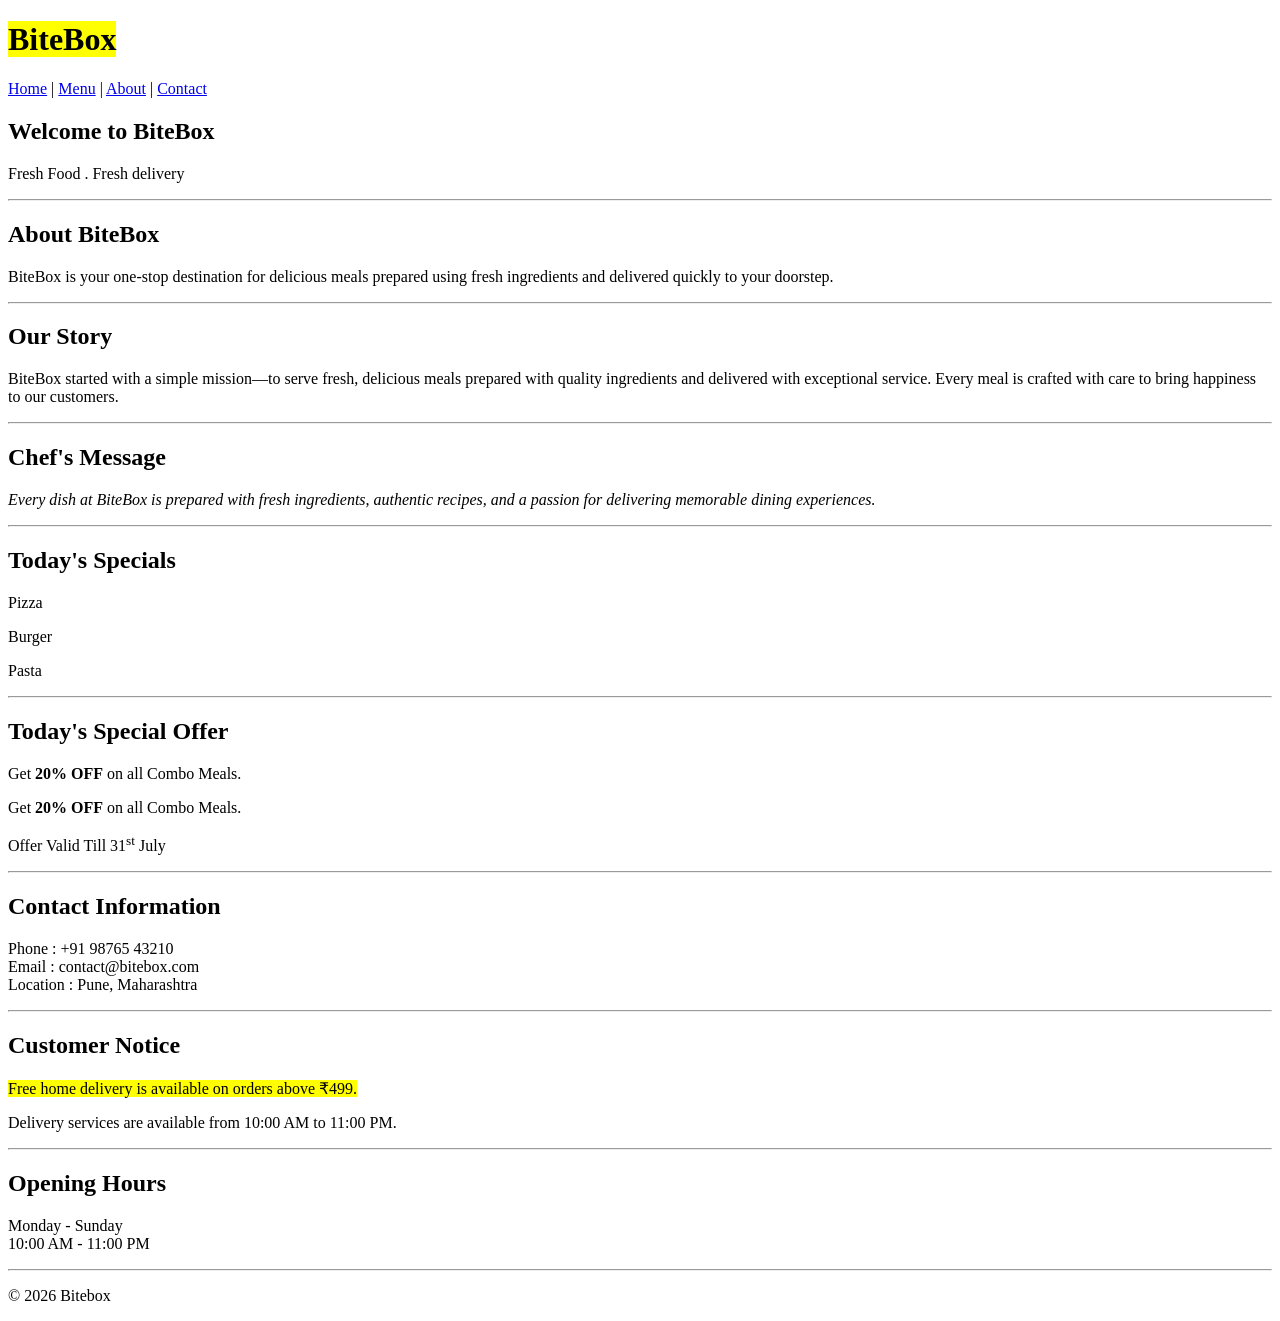
==== index.html @ 869b617a "Initial commit" ====
<!DOCTYPE html>
<html lang="en">
<head>
    <meta charset="UTF-8">
    <meta name="viewport" content="width=device-width, initial-scale=1.0">
    <title>BiteBox</title>
</head>
<body>
    <h1><mark>BiteBox</mark></h1>

    <p>
        <a href="index.html">Home</a>
|
         <a href="menu.html">Menu</a>
|
         <a href="about.html">About</a>
|
         <a href="contact.html">Contact</a>

 </p>

    <h2>Welcome to BiteBox</h2>

    <p>Fresh Food . Fresh delivery</p>

    <hr>

    <h2>About BiteBox</h2>

    <p>BiteBox is your one-stop destination for delicious meals prepared using fresh ingredients and delivered quickly to your doorstep.</p>

    <hr>

<h2> Our Story </h2>
 
<p>
 
  BiteBox started with a simple mission—to serve fresh, delicious meals 
  prepared with quality ingredients and delivered with exceptional 
  service. Every meal is crafted with care to bring happiness to our 
  customers.
  
</p>

<hr>

<h2> Chef's Message </h2>

<p>
<em>
Every dish at BiteBox is prepared with fresh ingredients, authentic recipes,
and a passion for delivering memorable dining experiences.
</em>

</p>

<hr>

    <h2>Today's Specials</h2>

    <p>Pizza</p>

    <p>Burger</p>

    <p>Pasta</p>

    <hr>
 
<h2> Today's Special Offer </h2>
 
<p>
 
Get <strong>20% OFF</strong> on all Combo Meals.
 
</p>
 
<p> Get <strong>20% OFF</strong> on all Combo Meals. </p>
 
<p>
 
Offer Valid Till
 
31<sup>st</sup> July
 
</p>

<hr>

<h2> Contact Information </h2>

<p>
 
Phone : +91 98765 43210
<br>
Email : contact@bitebox.com
<br>
Location : Pune, Maharashtra
 
</p>

<hr>
 
<h2> Customer Notice </h2>
 
<p> 
  
<mark> Free home delivery is available on orders above ₹499. </mark> 
  
</p>
 
<p>
Delivery services are available from 10:00 AM to 11:00 PM.
</p>

<hr>

 <h2>Opening Hours</h2>

    <p>
        Monday - Sunday
        <br>
        10:00 AM - 11:00 PM
    </p>

    <hr>

    <p>
       ©  2026 Bitebox
    </p>

</body>
</html>
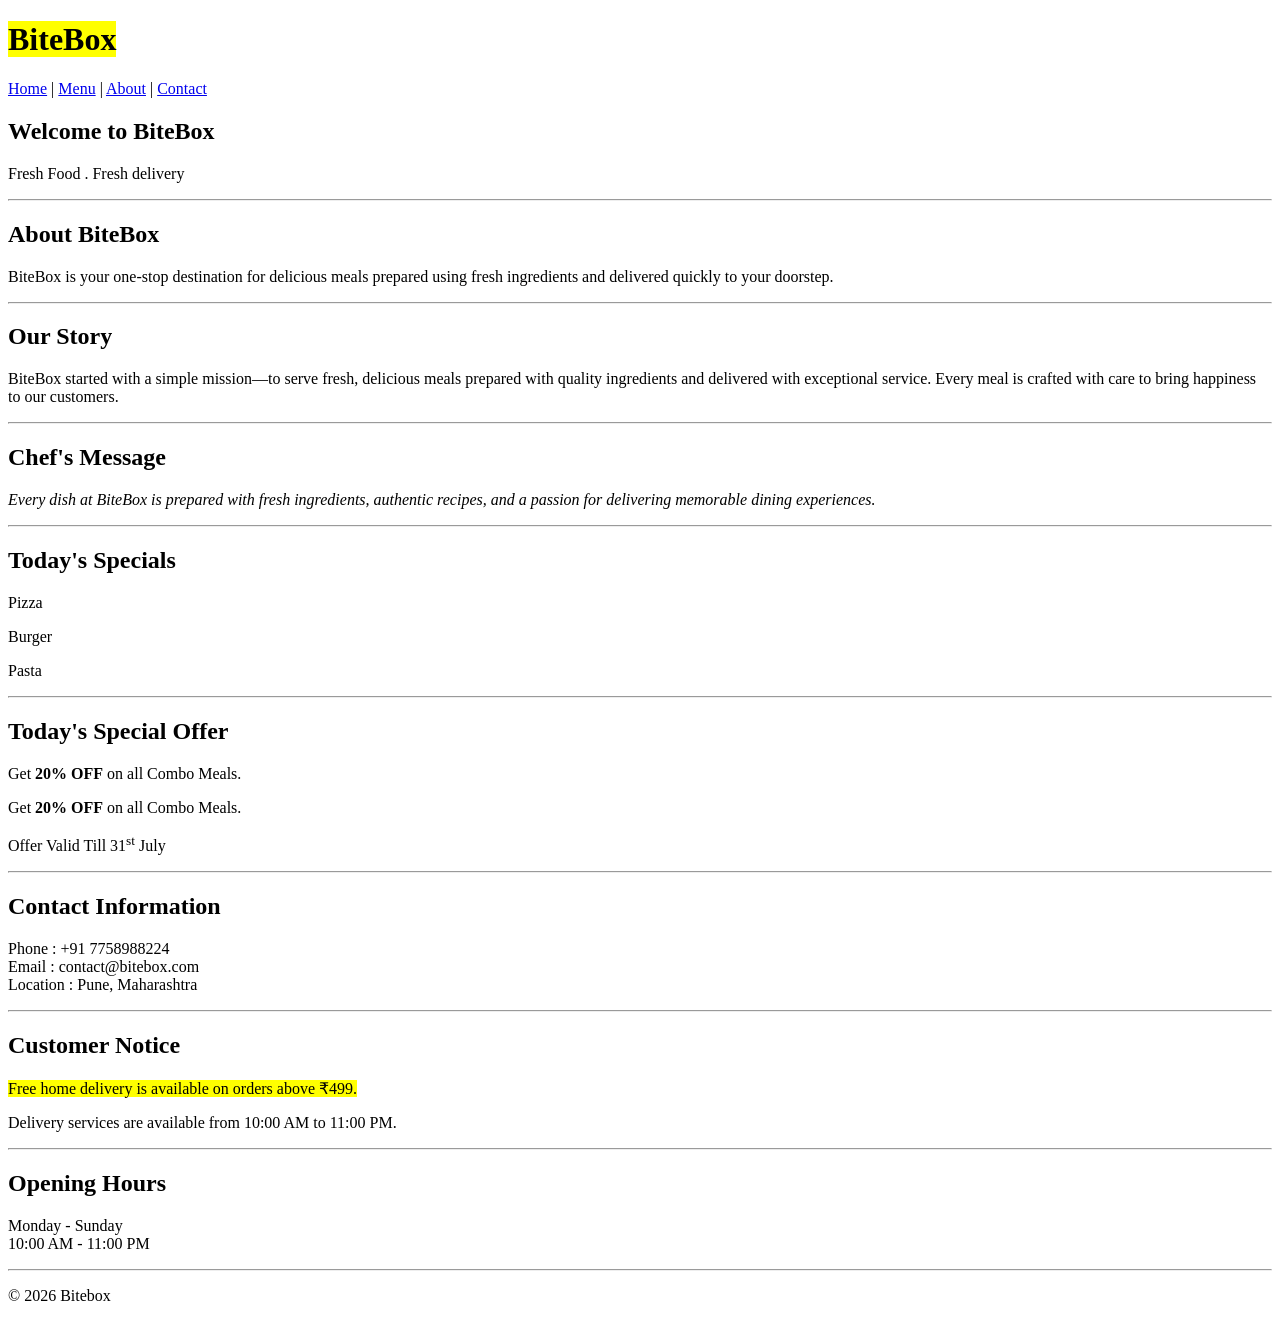
==== commit b2e56688: "list is add" ====
--- a/index.html
+++ b/index.html
@@ -90,7 +90,7 @@
 
 <p>
  
-Phone : +91 98765 43210
+Phone : +91 7758988224
 <br>
 Email : contact@bitebox.com
 <br>
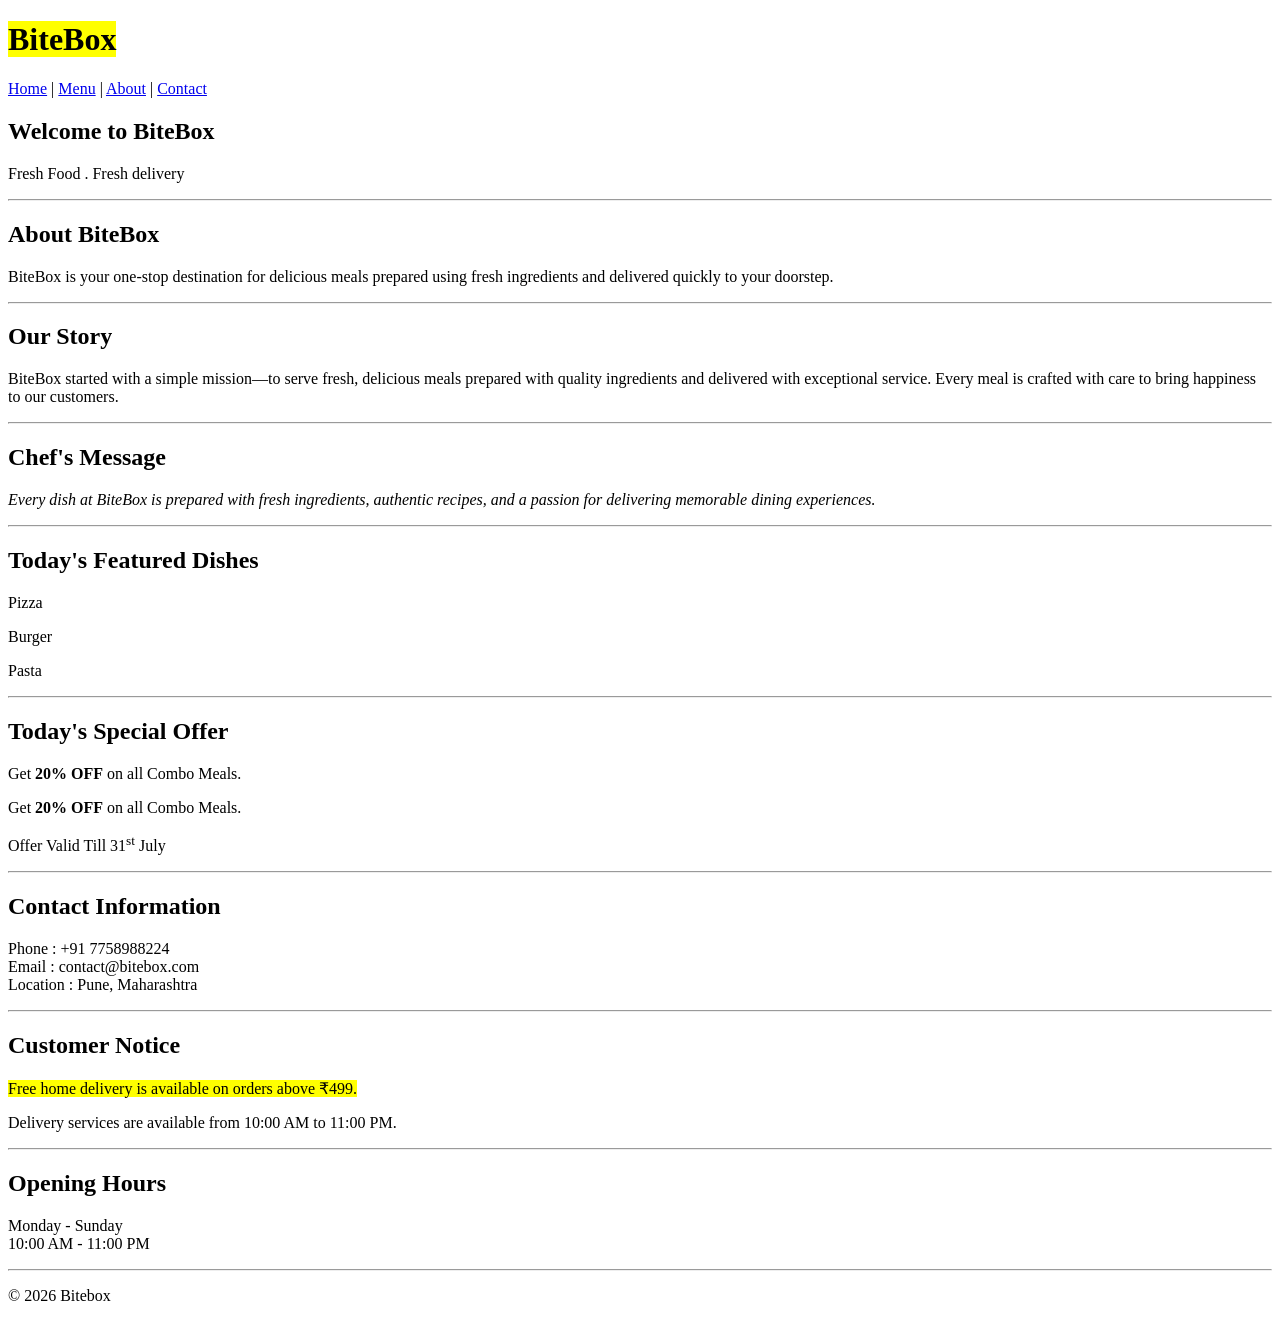
==== commit 20f76b4c: "semantic laout" ====
--- a/index.html
+++ b/index.html
@@ -6,31 +6,41 @@
     <title>BiteBox</title>
 </head>
 <body>
-    <h1><mark>BiteBox</mark></h1>
+    <header>
+        <!--Restaurant name-->
+        <h1><mark>BiteBox</mark></h1>
 
-    <p>
-        <a href="index.html">Home</a>
+        <nav>
+            <a href="index.html">Home</a>
 |
          <a href="menu.html">Menu</a>
 |
          <a href="about.html">About</a>
 |
          <a href="contact.html">Contact</a>
+        </nav>
 
- </p>
+    </header>
 
+ <main>
+    <section>
+
+      <!--Welcome Section-->
     <h2>Welcome to BiteBox</h2>
 
     <p>Fresh Food . Fresh delivery</p>
+    </section>
 
+    <!--About Section-->
+    <section>
+        <hr>
+        <h2>About BiteBox</h2>
+        <p>BiteBox is your one-stop destination for delicious meals prepared using fresh ingredients and delivered quickly to your doorstep.</p>
+    </section>
+
+<!--Restorant story-->
+<section>
     <hr>
-
-    <h2>About BiteBox</h2>
-
-    <p>BiteBox is your one-stop destination for delicious meals prepared using fresh ingredients and delivered quickly to your doorstep.</p>
-
-    <hr>
-
 <h2> Our Story </h2>
  
 <p>
@@ -41,10 +51,12 @@
   customers.
   
 </p>
+</section>
 
-<hr>
-
-<h2> Chef's Message </h2>
+<!-- Chef's Message -->
+<section>
+    <hr>
+    <h2> Chef's Message </h2>
 
 <p>
 <em>
@@ -53,22 +65,29 @@
 </em>
 
 </p>
+</section>
 
+<!--Today's  Featured Dishes Offer-->
+<section>
+
+    <artical>
 <hr>
 
-    <h2>Today's Specials</h2>
+    <h2>Today's  Featured Dishes</h2>
 
     <p>Pizza</p>
 
     <p>Burger</p>
 
     <p>Pasta</p>
+    </artical>
 
     <hr>
  
 <h2> Today's Special Offer </h2>
  
 <p>
+</section>
  
 Get <strong>20% OFF</strong> on all Combo Meals.
  
@@ -81,9 +100,11 @@
 Offer Valid Till
  
 31<sup>st</sup> July
- 
+
 </p>
 
+<!--Contact Information-->
+<section>
 <hr>
 
 <h2> Contact Information </h2>
@@ -97,12 +118,13 @@
 Location : Pune, Maharashtra
  
 </p>
+</section>
 
-<hr>
- 
-<h2> Customer Notice </h2>
- 
-<p> 
+<!-- Customer Notice -->
+<aside>
+    <hr>
+    <h2> Customer Notice </h2>
+    <p> 
   
 <mark> Free home delivery is available on orders above ₹499. </mark> 
   
@@ -111,7 +133,10 @@
 <p>
 Delivery services are available from 10:00 AM to 11:00 PM.
 </p>
+</aside>
 
+<!-- Opening Hours Section-->
+<section>
 <hr>
 
  <h2>Opening Hours</h2>
@@ -121,12 +146,16 @@
         <br>
         10:00 AM - 11:00 PM
     </p>
+ </main>
+ </section>
 
+ <footer>
     <hr>
 
     <p>
        ©  2026 Bitebox
     </p>
+ </footer>
 
 </body>
 </html>
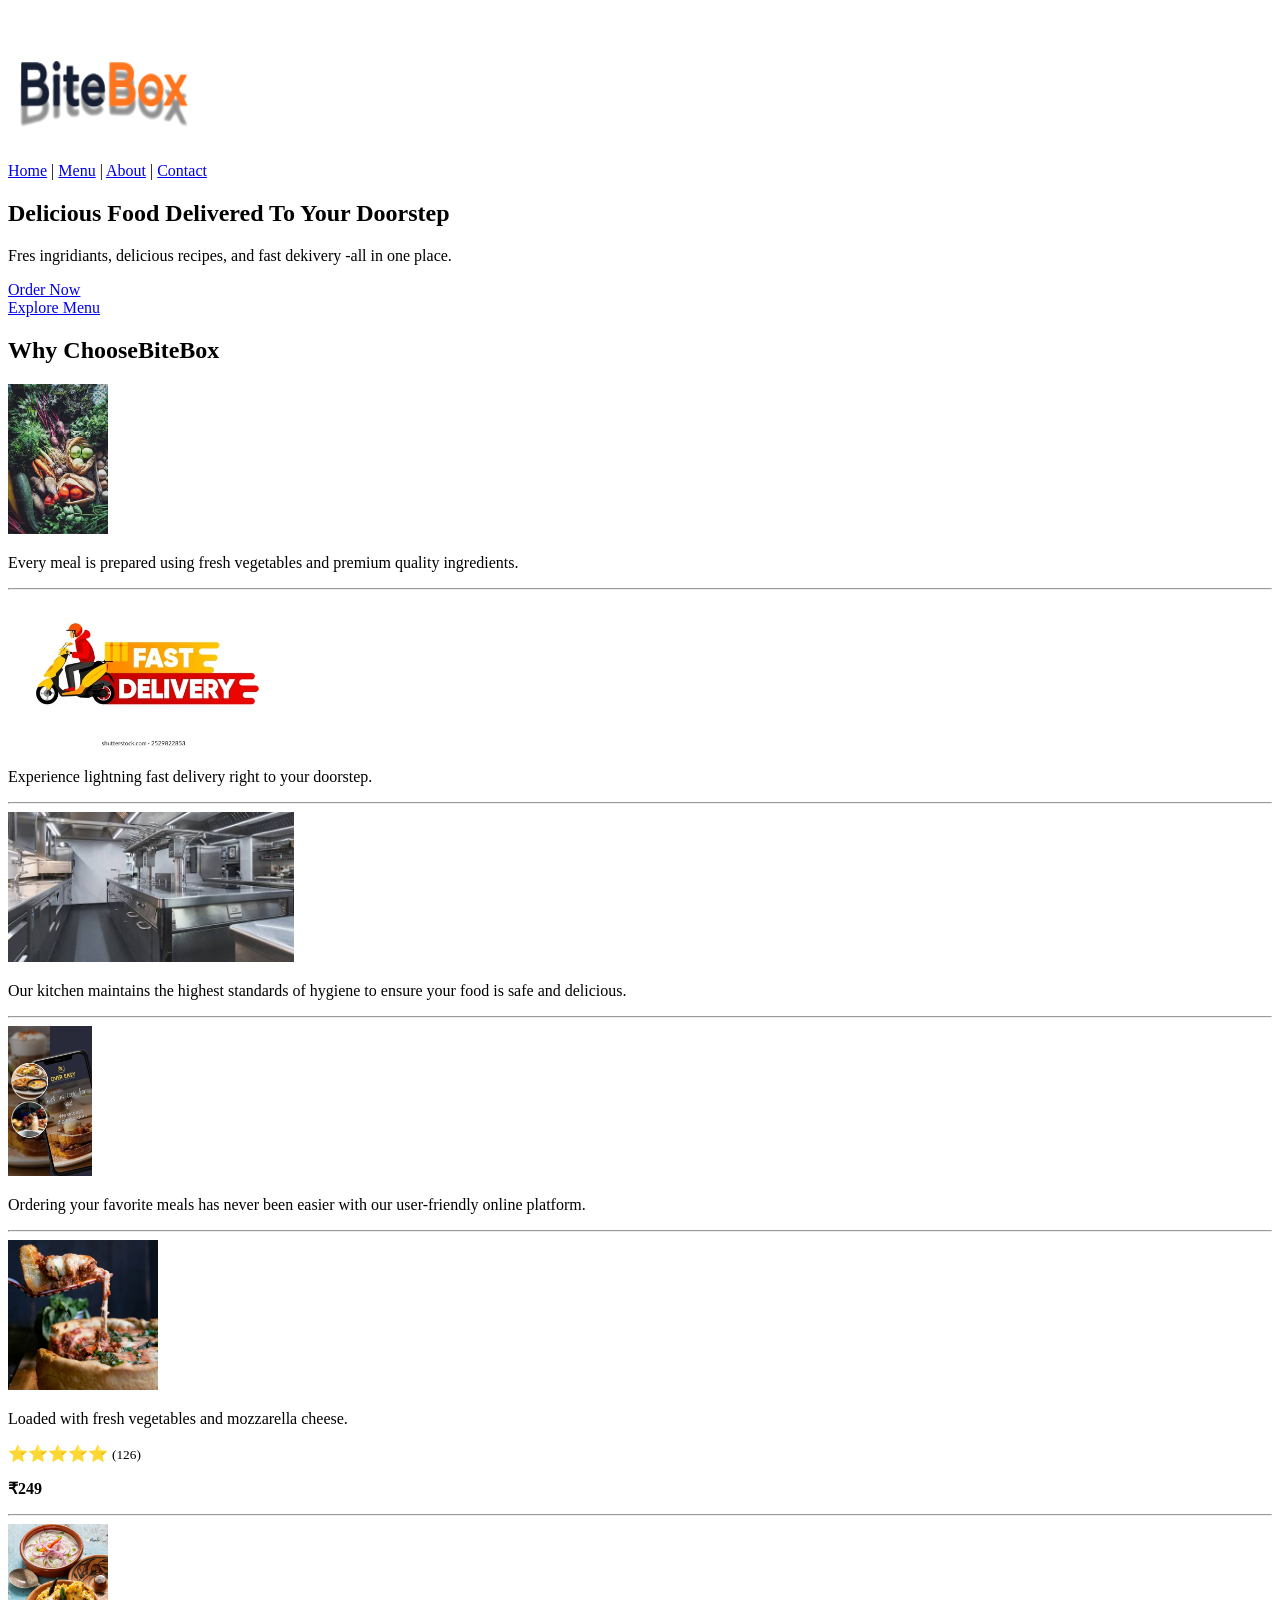
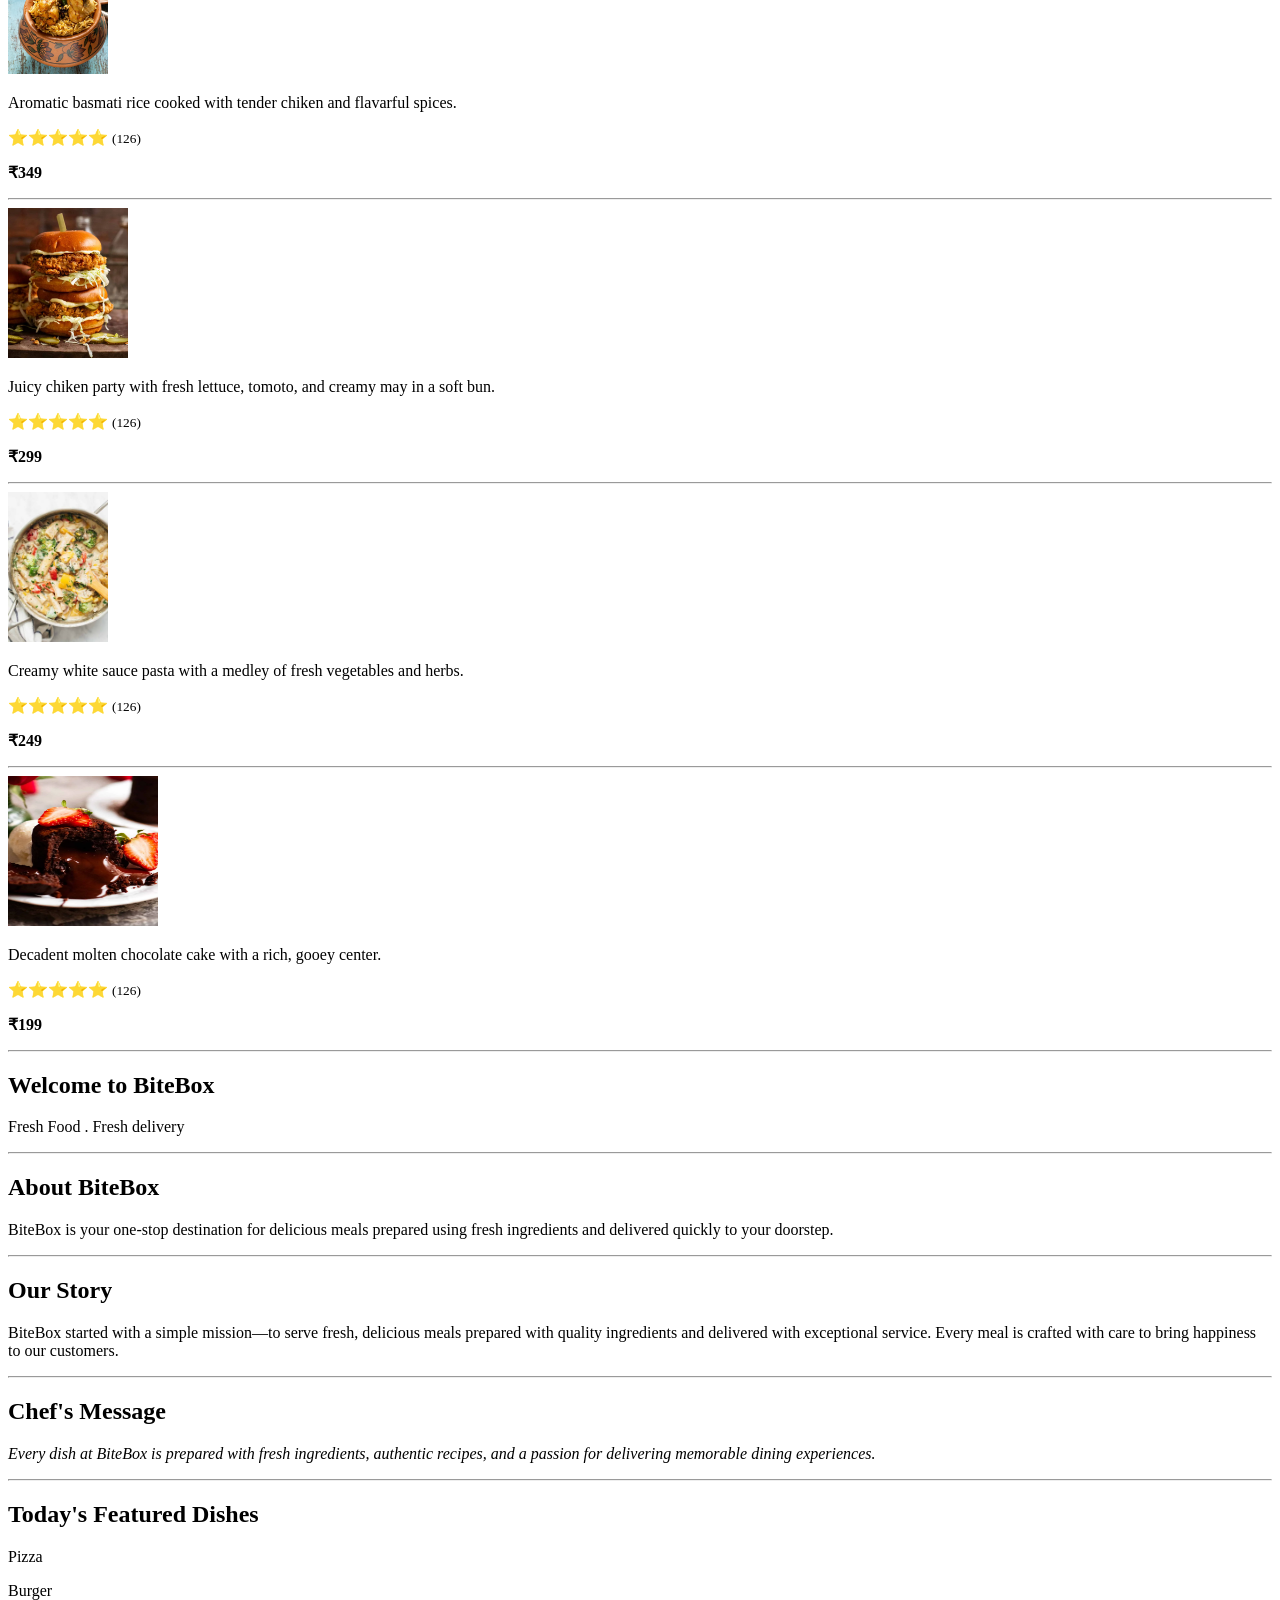
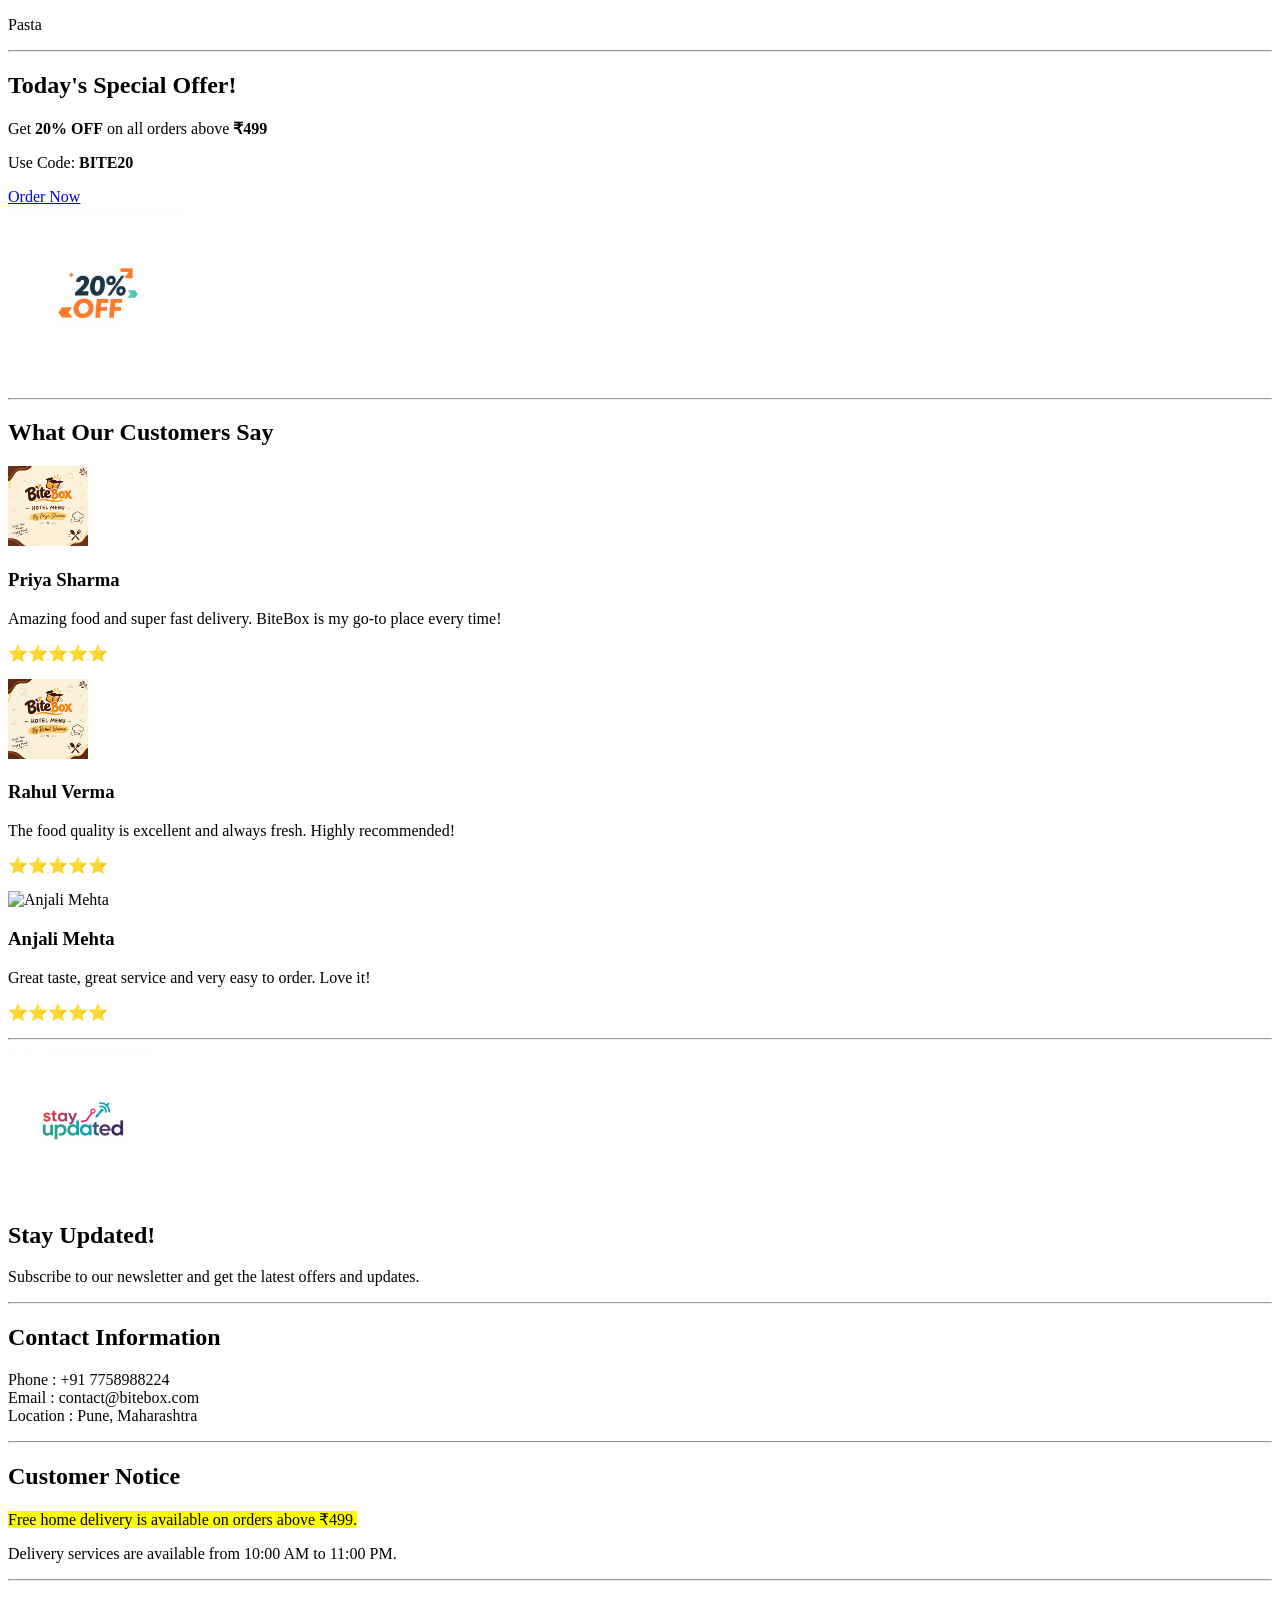
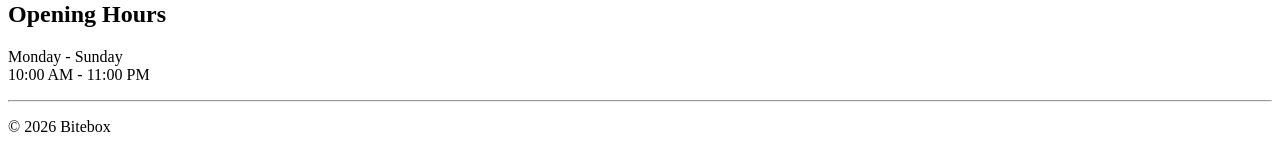
==== commit 59c18efa: "code" ====
--- a/index.html
+++ b/index.html
@@ -7,9 +7,9 @@
 </head>
 <body>
     <header>
-        <!--Restaurant name-->
-        <h1><mark>BiteBox</mark></h1>
-
+        <img src="assests/images/Screenshot 2026-09-10 180006.png" alt="BiteBox Logo" width="200" height="150">
+
+        <!--Navigation menu-->
         <nav>
             <a href="index.html">Home</a>
 |
@@ -22,6 +22,108 @@
 
     </header>
 
+    <section>
+        <h1>Delicious Food Delivered To Your Doorstep</h1>
+
+        <p>
+            Fres ingridiants, delicious recipes, and fast dekivery -all in one place.
+        </p>
+
+        <a href="menu.html">Order Now</a>
+         <br>
+        <a href="menu.html">Explore Menu</a>
+        
+    </section>
+
+    <section id="Features">
+        <h2>Why ChooseBiteBox</h2>
+
+        <article>
+            <img src="assests/images/Fresh ingredients.jpg" alt="Fresh Ingredients"
+            widht="150" height="150">
+            <p>Every meal is prepared using fresh vegetables and premium 
+                    quality ingredients.</p>
+        </article>
+        <hr>
+
+        <article>
+           <img src="assests/images/fast delivery.webp" alt="Fast Delivery"
+           widht="150" height="150">
+           <p>Experience lightning fast delivery right to your doorstep.</p>
+        </article>
+        <hr>
+
+        <article>
+            <img src="assests/images/Hygienic Kitchen.jpg" alt="Hygienic kitchen"
+            widht="80" height="150">
+            <p>Our kitchen maintains the highest standards of hygiene to ensure your food is safe and delicious.</p>
+        </article>
+        <hr>
+
+        <article>
+           <img src="assests/images/Easy Online Ordering.webp" alt="Easy Online Ordering"
+           widht="150" height="150">
+            <p>Ordering your favorite meals has never been easier with our user-friendly online platform.</p>
+        </article>
+        <hr>
+
+    </section>
+    
+    <!--Todays Featured Dishes -->
+    <section id="popular-dishes">
+
+        <article>
+            <img src="assests/images/chesse pizza.webp" alt="Chesse Pizza" widht="150" height="150">
+             <p>
+                    Loaded with fresh vegetables and mozzarella cheese.
+                </p>
+                <p> <span>⭐⭐⭐⭐⭐ </span> <small>(126)</small></p>
+                <p> <strong> ₹249 </strong></p>
+        </article>
+        <hr>
+
+        <article>
+            <img src="assests/images/chiken biryani.jpg" alt="Chiken Biryani" widht="150" height="150">
+            <p>
+                Aromatic basmati rice cooked with tender chiken and flavarful spices.
+            </p>
+            <p> <span>⭐⭐⭐⭐⭐ </span> <small>(126)</small></p>
+            <p> <strong> ₹349</strong> </p>
+        </article>
+        <hr>
+
+        <article>
+            <img src="assests/images/chiken burger.webp" alt="Chiken Burger" widht="150" height="150">
+            <p>
+                Juicy chiken party with fresh lettuce, tomoto, and creamy may in a soft bun.
+            </p>
+            <p> <span>⭐⭐⭐⭐⭐ </span> <small>(126)</small></p>
+            <p> <strong> ₹299</strong> </p>
+        </article>
+        <hr>
+
+       <article>
+            <img src="assests/images/white souce pasta.jpg" alt="White souuce pasta" widht="150" height="150">
+            <p>
+                Creamy white sauce pasta with a medley of fresh vegetables and herbs.
+            </p>
+            <p> <span>⭐⭐⭐⭐⭐ </span> <small>(126)</small></p>
+            <p> <strong> ₹249</strong> </p>
+        </article>
+        <hr>
+
+        <article>
+            <img src="assests/images/Molten chocolate cake.webp" alt="Molten chocolate cake" width="150" height="150">
+            <p>
+                Decadent molten chocolate cake with a rich, gooey center.
+            </p>
+            <p> <span>⭐⭐⭐⭐⭐ </span> <small>(126)</small></p>
+            <p> <strong> ₹199</strong> </p>
+        </article>
+        <hr>
+
+    </section>
+
  <main>
     <section>
 
@@ -70,7 +172,7 @@
 <!--Today's  Featured Dishes Offer-->
 <section>
 
-    <artical>
+    <article>
 <hr>
 
     <h2>Today's  Featured Dishes</h2>
@@ -80,28 +182,81 @@
     <p>Burger</p>
 
     <p>Pasta</p>
-    </artical>
-
-    <hr>
- 
-<h2> Today's Special Offer </h2>
- 
-<p>
+    </article>
+
+    <hr>
+ 
+     <!--Todays Special Offers -->
+        <section id="offer">
+
+            <div class="offer-content">
+                <h2>Today's Special Offer!</h2>
+                <p> Get <strong>20% OFF</strong> on all orders above 
+                <strong>₹499</strong>
+                </p>
+                <p> Use Code: <strong>BITE20</strong> </p>
+                <a href="menu.html"> Order Now </a>
+            </div>
+
+            <div class="offer-image">
+
+                <img src="assests/images/i-have-20-off-logo-with-white-backdroop.png" alt="20% OFF" width="180" 
+                height="180">
+            </div>
+        </section>
+        <hr>
+
+         <!--Customer Reviews-->
+       <section id="reviews">
+           <h2>What Our Customers Say</h2>
+
+          <article>
+             <img src="assests/images/priya sharma.png" alt="Priya Sharma" 
+                width="80" height="80">
+                <h3>Priya Sharma</h3>
+                <p> Amazing food and super fast delivery.
+                    BiteBox is my go-to place every time!
+                </p>
+                <p> <span>⭐⭐⭐⭐⭐</span> </p>
+            </article>
+
+          <article>
+             <img src="assests/images/Rahul varma.png" alt="Rahul Verma"
+             width="80"  height="80">
+              <h3>Rahul Verma</h3>
+            <p>
+                      The food quality is excellent and
+                    always fresh. Highly recommended!
+                </p>
+                <p> <span>⭐⭐⭐⭐⭐</span> </p>
+            </article>
+
+            <article>
+                <img src="assests/images/anjali mehta.png" alt="Anjali Mehta" 
+                width="80" height="80">
+                <h3>Anjali Mehta</h3>
+                <p>
+                    Great taste, great service and
+                    very easy to order. Love it!
+                </p>
+                <p> <span>⭐⭐⭐⭐⭐</span> </p>
+            </article>
+        </section>
+        <hr>
+
+        <section id="newsletter">
+    <div class="newsletter-content">
+        <img src="assests/images/create-a-stay-updated-logo.png" alt="Newsletter Icon"
+        width="150" height="150">
+
+        <div>
+            <h2>Stay Updated!</h2>
+            <p> Subscribe to our newsletter and get the latest
+                offers and updates.
+            </p>
+        </div>
 </section>
- 
-Get <strong>20% OFF</strong> on all Combo Meals.
- 
-</p>
- 
-<p> Get <strong>20% OFF</strong> on all Combo Meals. </p>
- 
-<p>
- 
-Offer Valid Till
- 
-31<sup>st</sup> July
-
-</p>
+
 
 <!--Contact Information-->
 <section>
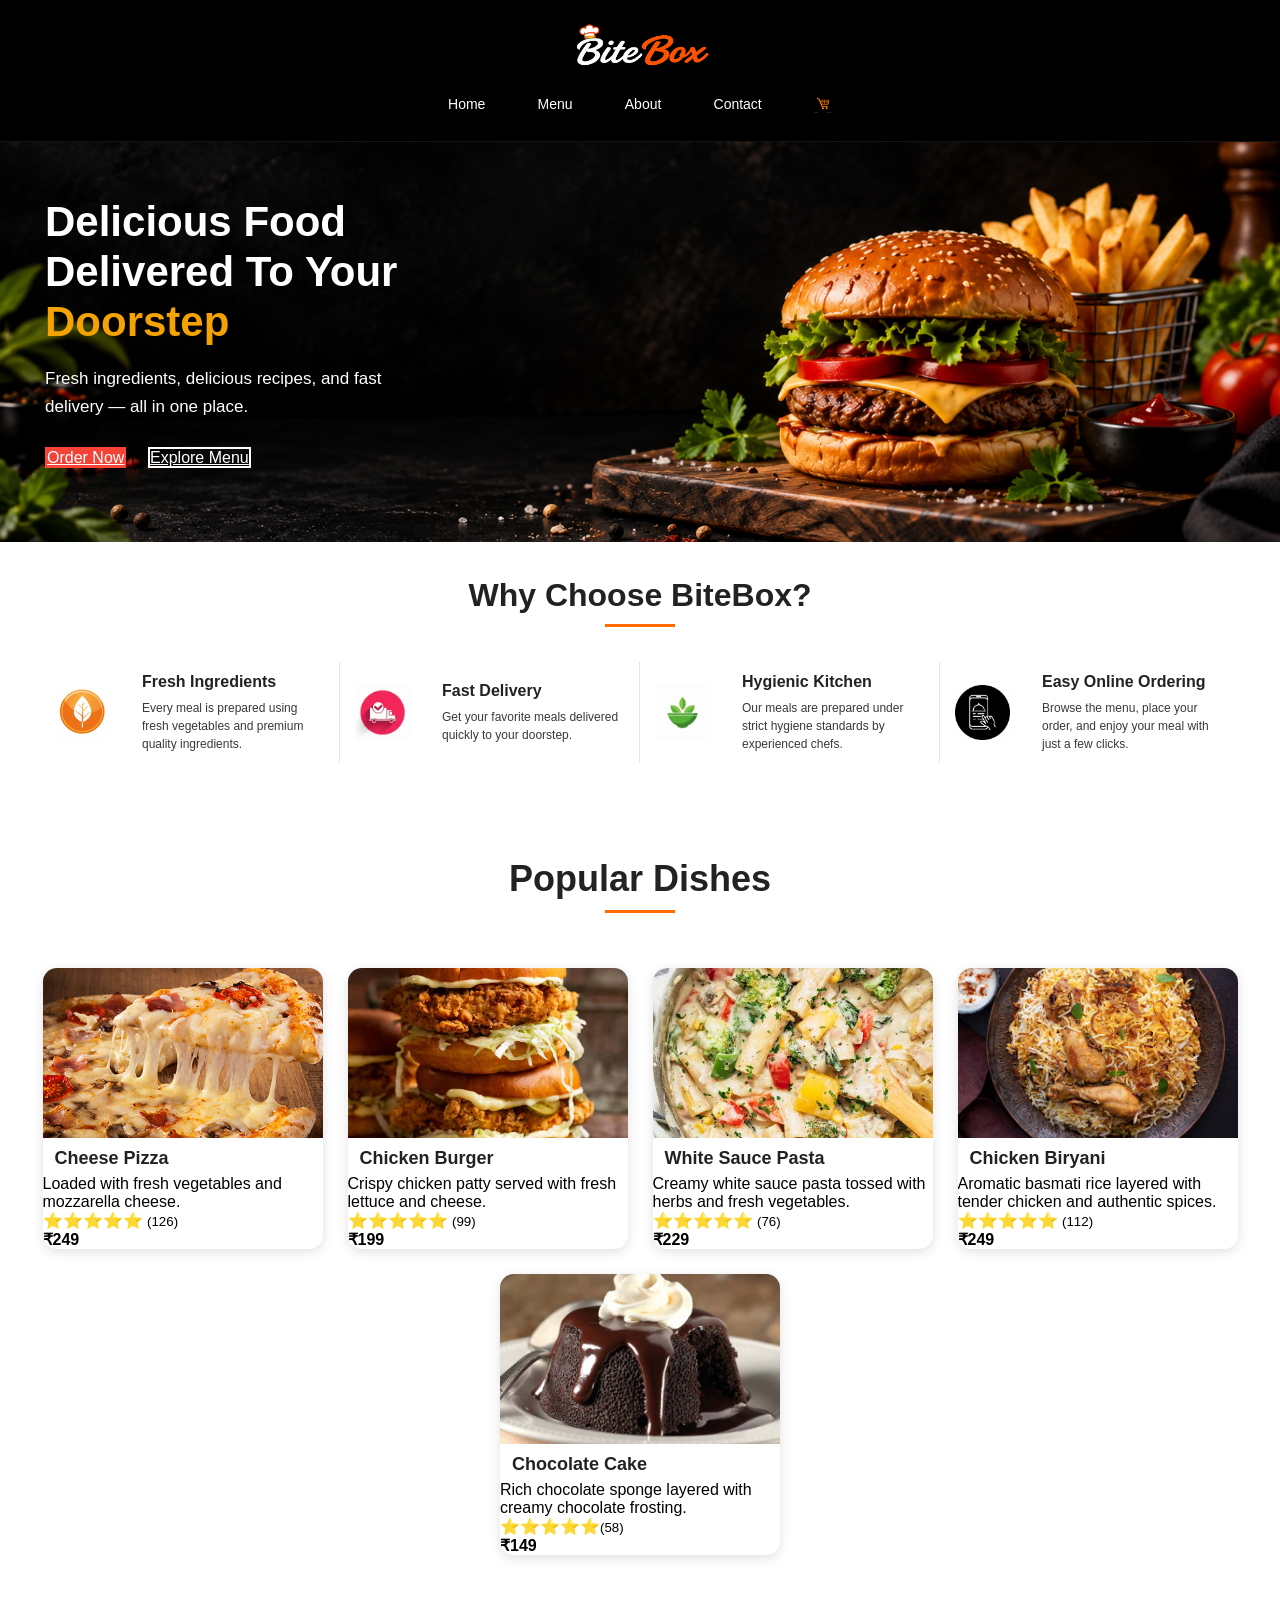
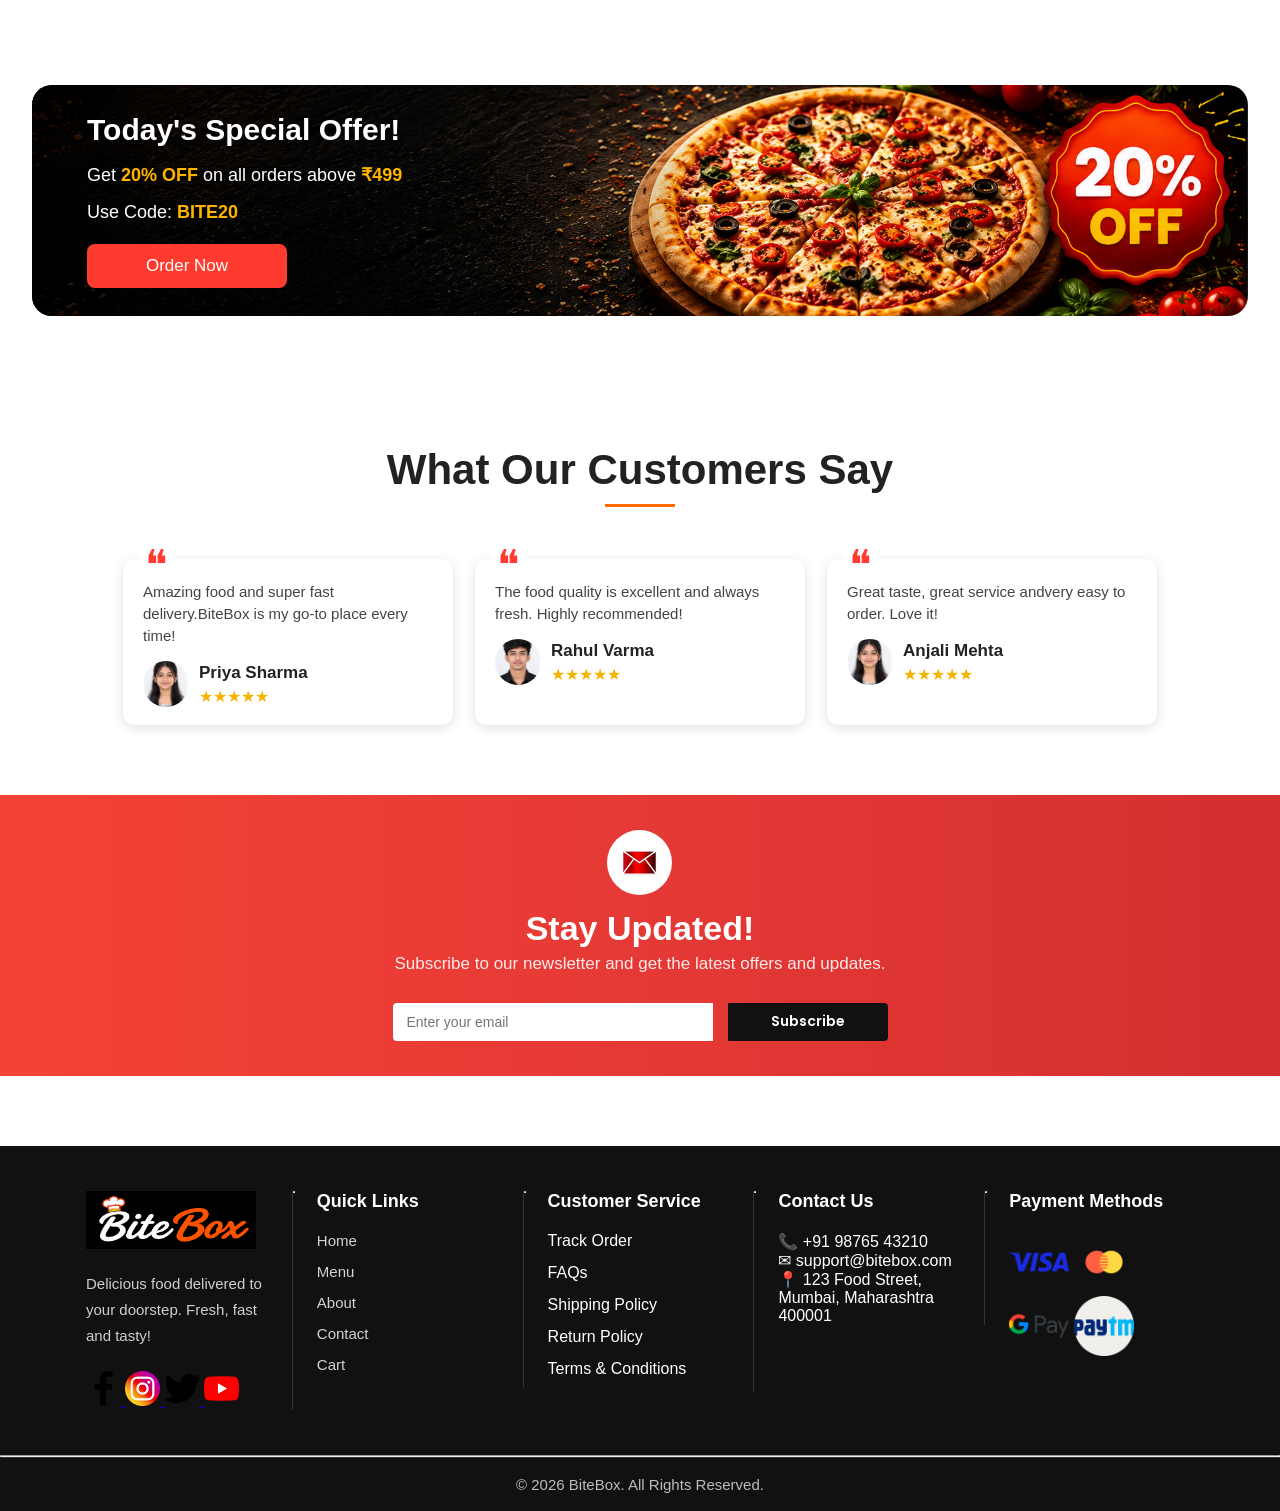
==== commit f17f562a: "Added shoping cart funtionality" ====
--- a/index.html
+++ b/index.html
@@ -4,250 +4,193 @@
     <meta charset="UTF-8">
     <meta name="viewport" content="width=device-width, initial-scale=1.0">
     <title>BiteBox</title>
+    <link rel="stylesheet" href="css/style.css">
+
+     <link rel="preconnect" href="https://fonts.googleapis.com">
+    <link rel="preconnect" href="https://fonts.gstatic.com" crossorigin>
+    <link href="https://fonts.googleapis.com/css2?family=Great+Vibes&family
+    =Montserrat:wght@400;600;700;800&family=Pacifico&family=Poppins:wght@300;
+    400;500;600;700&display=swap" rel="stylesheet">
 </head>
 <body>
-    <header>
-        <img src="assests/images/Screenshot 2026-09-10 180006.png" alt="BiteBox Logo" width="200" height="150">
-
-        <!--Navigation menu-->
-        <nav>
-            <a href="index.html">Home</a>
+
+<header>
+   <img src="assests/images/black BiteBox.png" alt="BiteBox"
+    width="150">
+
+<!--Navigation Menu-->
+<nav>
+
+<a >Home </a>
 |
-         <a href="menu.html">Menu</a>
+<a href="menu.html">Menu</a>
 |
-         <a href="about.html">About</a>
+<a href="about.html">About</a>
 |
-         <a href="contact.html">Contact</a>
-        </nav>
-
-    </header>
-
-    <section>
-        <h1>Delicious Food Delivered To Your Doorstep</h1>
-
-        <p>
-            Fres ingridiants, delicious recipes, and fast dekivery -all in one place.
-        </p>
-
-        <a href="menu.html">Order Now</a>
-         <br>
-        <a href="menu.html">Explore Menu</a>
+<a href="contact.html">Contact</a>
+|
+<a href="cart.html"> <img src="assests/icons/orange.avif" alt="cart" width="20px"> </a>
+
+</nav>
+</header>
+
+<main>
+<!--Home Hero Section-->
+<section id="home-hero">
+<h1>Delicious Food Delivered To Your <span>Doorstep</span></h1>
+    <p>
+        Fresh ingredients, delicious recipes, and fast delivery 
+        — all in one place.
+    </p>
+ 
+    <!--Hero-Buttons-->
+    <div id="hero-buttons">
+    <a href="#" class="order-btn">Order Now</a>
+    |
+    |
+    <a href="#" class="menu-btn">Explore Menu</a>
+    </div>
+</section>
+
+ <section id="features">
+     <h2>Why Choose BiteBox?</h2>
+    <article>
+         <img src="assests/icons/fresh.jpeg" alt="Fresh Ingredients"width="80">
+    <div>
+        <h3>Fresh Ingredients</h3>
+        <p> Every meal is prepared using fresh vegetables and premium quality ingredients.</p>
+    </div>
+    </article>
+    <article>
+         <img src="assests/icons/free.jpeg" alt="Fast Delivery" width="80">
+
+        <div>
+            <h3>Fast Delivery</h3>
+             <p>Get your favorite meals delivered quickly to your doorstep.</p>
+        </div>
+    </article>
+    <article>
+        <img src="assests/icons/veg.jpeg" alt="Hygienic Kitchen" width="80">
+
+        <div>
+        <h3>Hygienic Kitchen</h3>
+        <p> Our meals are prepared under strict hygiene standards by  experienced chefs.</p>
+        </div>
+    </article>
+    <article>
+         <img src="assests/icons/fast.jpeg" alt="Easy Online Ordering" width="80">
+
+         <div>
+         <h3>Easy Online Ordering</h3>
+         <p>Browse the menu, place your order, and enjoy your meal with just a few clicks.</p>
+         </div>
+    </article>
+</section>
+
         
-    </section>
-
-    <section id="Features">
-        <h2>Why ChooseBiteBox</h2>
-
-        <article>
-            <img src="assests/images/Fresh ingredients.jpg" alt="Fresh Ingredients"
-            widht="150" height="150">
-            <p>Every meal is prepared using fresh vegetables and premium 
-                    quality ingredients.</p>
-        </article>
-        <hr>
-
-        <article>
-           <img src="assests/images/fast delivery.webp" alt="Fast Delivery"
-           widht="150" height="150">
-           <p>Experience lightning fast delivery right to your doorstep.</p>
-        </article>
-        <hr>
-
-        <article>
-            <img src="assests/images/Hygienic Kitchen.jpg" alt="Hygienic kitchen"
-            widht="80" height="150">
-            <p>Our kitchen maintains the highest standards of hygiene to ensure your food is safe and delicious.</p>
-        </article>
-        <hr>
-
-        <article>
-           <img src="assests/images/Easy Online Ordering.webp" alt="Easy Online Ordering"
-           widht="150" height="150">
-            <p>Ordering your favorite meals has never been easier with our user-friendly online platform.</p>
-        </article>
-        <hr>
-
-    </section>
-    
-    <!--Todays Featured Dishes -->
-    <section id="popular-dishes">
-
-        <article>
-            <img src="assests/images/chesse pizza.webp" alt="Chesse Pizza" widht="150" height="150">
-             <p>
-                    Loaded with fresh vegetables and mozzarella cheese.
-                </p>
-                <p> <span>⭐⭐⭐⭐⭐ </span> <small>(126)</small></p>
-                <p> <strong> ₹249 </strong></p>
-        </article>
-        <hr>
-
-        <article>
-            <img src="assests/images/chiken biryani.jpg" alt="Chiken Biryani" widht="150" height="150">
+<!--Todays Featured Dishes-->
+<section id="popular-dishes">
+            <h2>Popular Dishes</h2>
+
+    <article>
+        <img src="assests/images/cheese pizza.cms" alt="Cheese Pizza" width="220">
+            <h3>Cheese Pizza</h3>
             <p>
-                Aromatic basmati rice cooked with tender chiken and flavarful spices.
+             Loaded with fresh vegetables and mozzarella cheese.
             </p>
             <p> <span>⭐⭐⭐⭐⭐ </span> <small>(126)</small></p>
-            <p> <strong> ₹349</strong> </p>
-        </article>
-        <hr>
-
-        <article>
-            <img src="assests/images/chiken burger.webp" alt="Chiken Burger" widht="150" height="150">
+            <p> <strong> ₹249 </strong></p>
+    </article>
+    <article>
+         <img src="assests/images/chiken burger.webp" alt="Chicken Burger" width="220">
+         <h3>Chicken Burger</h3>
+          <p>
+             Crispy chicken patty served with fresh lettuce and cheese.
+          </p>
+            <p> <span>⭐⭐⭐⭐⭐ </span> <small> (99)</small> </p>
+            <p> <strong>₹199</strong> </p>
+    </article>
+    <article>
+        <img src="assests/images/white souce pasta.jpg" alt="White Sauce Pasta" width="220">
+         <h3>White Sauce Pasta</h3>
+         <p>
+             Creamy white sauce pasta tossed with herbs and fresh vegetables.
+         </p>
+         <p> <span>⭐⭐⭐⭐⭐ </span><small> (76) </small> </p>
+         <p> <strong>₹229</strong></p>
+    </article>
+    <article>
+        <img src="assests/images/Chicken-Biryani-Recipe.jpg" alt="Chicken Biryani" width="220">
+        <h3>Chicken Biryani</h3>
+        <p>
+              Aromatic basmati rice layered with tender chicken and authentic spices.
+        </p>
+        <p> <span>⭐⭐⭐⭐⭐ </span><small>(112)</small> </p>
+        <p><strong>₹249</strong></p>
+    </article>
+    <article>
+        <img src="assests/images/lava cake.jpg" alt="Chocolate Cake" width="220">
+            <h3>Chocolate Cake</h3>
             <p>
-                Juicy chiken party with fresh lettuce, tomoto, and creamy may in a soft bun.
+                 Rich chocolate sponge layered with creamy chocolate frosting.
             </p>
-            <p> <span>⭐⭐⭐⭐⭐ </span> <small>(126)</small></p>
-            <p> <strong> ₹299</strong> </p>
-        </article>
-        <hr>
-
-       <article>
-            <img src="assests/images/white souce pasta.jpg" alt="White souuce pasta" widht="150" height="150">
-            <p>
-                Creamy white sauce pasta with a medley of fresh vegetables and herbs.
-            </p>
-            <p> <span>⭐⭐⭐⭐⭐ </span> <small>(126)</small></p>
-            <p> <strong> ₹249</strong> </p>
-        </article>
-        <hr>
-
-        <article>
-            <img src="assests/images/Molten chocolate cake.webp" alt="Molten chocolate cake" width="150" height="150">
-            <p>
-                Decadent molten chocolate cake with a rich, gooey center.
-            </p>
-            <p> <span>⭐⭐⭐⭐⭐ </span> <small>(126)</small></p>
-            <p> <strong> ₹199</strong> </p>
-        </article>
-        <hr>
-
-    </section>
-
- <main>
-    <section>
-
-      <!--Welcome Section-->
-    <h2>Welcome to BiteBox</h2>
-
-    <p>Fresh Food . Fresh delivery</p>
-    </section>
-
-    <!--About Section-->
-    <section>
-        <hr>
-        <h2>About BiteBox</h2>
-        <p>BiteBox is your one-stop destination for delicious meals prepared using fresh ingredients and delivered quickly to your doorstep.</p>
-    </section>
-
-<!--Restorant story-->
-<section>
-    <hr>
-<h2> Our Story </h2>
+            <p><span>⭐⭐⭐⭐⭐</span><small>(58)</small> </p>
+            <p> <strong>₹149</strong></p>
+    </article>
+</section>
+
+ <!--Todays Special Offers -->
+            <section id="offer">
  
-<p>
- 
-  BiteBox started with a simple mission—to serve fresh, delicious meals 
-  prepared with quality ingredients and delivered with exceptional 
-  service. Every meal is crafted with care to bring happiness to our 
-  customers.
-  
-</p>
-</section>
-
-<!-- Chef's Message -->
-<section>
-    <hr>
-    <h2> Chef's Message </h2>
-
-<p>
-<em>
-Every dish at BiteBox is prepared with fresh ingredients, authentic recipes,
-and a passion for delivering memorable dining experiences.
-</em>
-
-</p>
-</section>
-
-<!--Today's  Featured Dishes Offer-->
-<section>
-
-    <article>
-<hr>
-
-    <h2>Today's  Featured Dishes</h2>
-
-    <p>Pizza</p>
-
-    <p>Burger</p>
-
-    <p>Pasta</p>
-    </article>
-
-    <hr>
- 
-     <!--Todays Special Offers -->
-        <section id="offer">
-
-            <div class="offer-content">
-                <h2>Today's Special Offer!</h2>
-                <p> Get <strong>20% OFF</strong> on all orders above 
-                <strong>₹499</strong>
-                </p>
-                <p> Use Code: <strong>BITE20</strong> </p>
-                <a href="menu.html"> Order Now </a>
+                <div class="offer-content">
+                    <h2>Today's Special Offer!</h2>
+                    <p> Get <strong>20% OFF</strong> on all orders above 
+                        <strong>₹499</strong>
+                    </p>
+                    <p> Use Code: <strong>BITE20</strong> </p>
+                    <a href="menu.html"> Order Now </a>
+                </div>
+            </section>
+
+ <!--Customer Reviews-->
+<section id="reviews">
+    <h2>What Our Customers Say</h2>
+    <article>
+        <p> Amazing food and super fast delivery.BiteBox is my go-to place every time! </p>
+        <div class="customer">
+            <img src="assests/images/priya.png">
+            <div>
+                <h3>Priya Sharma</h3>
+                <span> &#9733;&#9733;&#9733;&#9733;&#9733; </span>
             </div>
-
-            <div class="offer-image">
-
-                <img src="assests/images/i-have-20-off-logo-with-white-backdroop.png" alt="20% OFF" width="180" 
-                height="180">
+        </div>
+    </article>
+    <article>
+        <p>The food quality is excellent and always fresh. Highly recommended!</p>
+        <div class="customer">
+            <img src="assests/images/mulga.png">
+            <div>
+                <h3>Rahul Varma</h3>
+                <span> &#9733;&#9733;&#9733;&#9733;&#9733; </span>
             </div>
-        </section>
-        <hr>
-
-         <!--Customer Reviews-->
-       <section id="reviews">
-           <h2>What Our Customers Say</h2>
-
-          <article>
-             <img src="assests/images/priya sharma.png" alt="Priya Sharma" 
-                width="80" height="80">
-                <h3>Priya Sharma</h3>
-                <p> Amazing food and super fast delivery.
-                    BiteBox is my go-to place every time!
-                </p>
-                <p> <span>⭐⭐⭐⭐⭐</span> </p>
-            </article>
-
-          <article>
-             <img src="assests/images/Rahul varma.png" alt="Rahul Verma"
-             width="80"  height="80">
-              <h3>Rahul Verma</h3>
-            <p>
-                      The food quality is excellent and
-                    always fresh. Highly recommended!
-                </p>
-                <p> <span>⭐⭐⭐⭐⭐</span> </p>
-            </article>
-
-            <article>
-                <img src="assests/images/anjali mehta.png" alt="Anjali Mehta" 
-                width="80" height="80">
+        </div>
+    </article>
+    <article>
+        <p>Great taste, great service andvery easy to order. Love it!</p>
+        <div class="customer">
+            <img src="assests/images/priya.png">
+            <div>
                 <h3>Anjali Mehta</h3>
-                <p>
-                    Great taste, great service and
-                    very easy to order. Love it!
-                </p>
-                <p> <span>⭐⭐⭐⭐⭐</span> </p>
-            </article>
-        </section>
-        <hr>
-
-        <section id="newsletter">
+                <span> &#9733;&#9733;&#9733;&#9733;&#9733; </span>
+            </div>
+        </div>
+    </article>
+</section>
+
+<section id="newsletter">
     <div class="newsletter-content">
-        <img src="assests/images/create-a-stay-updated-logo.png" alt="Newsletter Icon"
-        width="150" height="150">
+        <img src="assests/images/news.webp" alt="Newsletter Icon"
+        width="80" height="80">
 
         <div>
             <h2>Stay Updated!</h2>
@@ -255,62 +198,103 @@
                 offers and updates.
             </p>
         </div>
-</section>
-
-
-<!--Contact Information-->
-<section>
-<hr>
-
-<h2> Contact Information </h2>
-
-<p>
+    </div>
+
+    <div class="newsletter-form">
+        <input type="email" placeholder="Enter your email">
+        <button> Subscribe </button>
+    </div>
+
+    <div class="newsletter-image">
+        <img src="assets/images/newsletter-food.png"
+        alt="Newsletter Food" width="180" height="120">
+    </div>
+</section>
  
-Phone : +91 7758988224
-<br>
-Email : contact@bitebox.com
-<br>
-Location : Pune, Maharashtra
- 
-</p>
-</section>
-
-<!-- Customer Notice -->
-<aside>
-    <hr>
-    <h2> Customer Notice </h2>
-    <p> 
-  
-<mark> Free home delivery is available on orders above ₹499. </mark> 
-  
-</p>
- 
-<p>
-Delivery services are available from 10:00 AM to 11:00 PM.
-</p>
-</aside>
-
-<!-- Opening Hours Section-->
-<section>
-<hr>
-
- <h2>Opening Hours</h2>
-
-    <p>
-        Monday - Sunday
-        <br>
-        10:00 AM - 11:00 PM
-    </p>
- </main>
- </section>
-
- <footer>
-    <hr>
-
-    <p>
-       ©  2026 Bitebox
-    </p>
- </footer>
-
+<footer>
+
+    <!-- Footer Logo Section -->
+     <div class="footer-container">
+    <section>
+        <img src="assests/images/black BiteBox.png" alt="BiteBox Logo" width="180">
+        <p> Delicious food delivered to your doorstep.
+            Fresh, fast and tasty!
+        </p>
+
+        <a href="#">
+            <img src="assests/icons/facebook-app-symbol.png" alt="Facebook" width="35" height="35">
+        </a>
+
+        <a href="#">
+            <img src="assests/icons/social.png" alt="Instagram" width="35" height="35">
+        </a>
+
+        <a href="#">
+            <img src="assests/icons/twitter.png" alt="Twitter" width="35" height="35">
+        </a>
+
+
+        <a href="#">
+            <img src="assests/icons/youtube.png" alt="YouTube" width="35" height="35">
+        </a>
+    </section>
+
+    <hr>
+
+    <!-- Quick Links -->
+    <section>
+        <h3>Quick Links</h3>
+        <ul>
+            <li><a href="index.html">Home</a></li>
+            <li><a href="menu.html">Menu</a></li>
+            <li><a href="about.html">About</a></li>
+            <li><a href="contact.html">Contact</a></li>
+            <li><a href="cart.html">Cart</a></li>
+        </u> 
+    </section>
+
+    <hr>
+
+    <!-- Customer Service -->
+    <section>
+        <h3>Customer Service</h3>
+        <ul>
+            <li>Track Order</li>
+            <li>FAQs</li>
+            <li>Shipping Policy</li>
+            <li>Return Policy</li>
+            <li>Terms & Conditions</li>
+        </ul>
+
+    </section>
+
+    <hr>
+
+    <!-- Contact Information -->
+    <section>
+        <h3>Contact Us</h3>
+        <p>📞 +91 98765 43210</p>
+        <p>✉ support@bitebox.com</p>
+        <p>📍 123 Food Street, Mumbai, Maharashtra 400001 </p>
+    </section>
+
+    <hr>
+
+    <!-- Payment Methods -->
+    <section>
+        <h3>Payment Methods</h3>
+        <img src="assests/icons/visa.png" alt="Visa" width="60">
+        <img src="assests/icons/money.png" alt="MasterCard" width="60">
+        <img src="assests/icons/google-pay.png" alt="UPI" width="60">
+        <img src="assests/icons/paytm.png"  alt="Paytm" width="60">
+    </section>
+    </div>
+
+    <hr>
+    <p> © 2026 BiteBox. All Rights Reserved. </p>
+
+</footer>
+
+<script src="js/script.js"></script>
 </body>
 </html>
--- a/css/style.css
+++ b/css/style.css
@@ -0,0 +1,2880 @@
+*{
+
+    margin: 0;
+
+    padding: 0;
+
+    box-sizing: border-box;
+
+    font-family: Arial, Helvetica, sans-serif;
+
+}
+
+/* Website Header */
+
+header {
+    background-color: #ffffff;
+    padding: 20px;
+    border-bottom: 2px solid #e5e5e5;
+}
+
+/* Website Logo */
+.logo{
+
+    width: 170px;
+
+    height: auto;
+
+}
+
+nav a{
+    text-decoration: none;
+    color: #333333;
+    font-size: 18px;
+    font-weight: 600;
+    margin: 0 12px;
+}
+
+nav a:hover{
+    color: #ff6b00;
+    text-decoration: underline;
+}
+
+/* Home Hero Section */
+#home-hero{
+
+    background-image: url("../assests/images/Home\ background\ page.png");
+
+    background-repeat: no-repeat;
+
+    background-position: center;
+
+    background-size: cover;
+
+    height: 650px;
+
+    padding: 55px 80px;
+
+}
+
+#home-hero h1{
+    color: white;
+    font-family: "Montserrat", sans-serif;
+    font-size: 53px;
+    font-weight: 800;
+    line-height: 58px;
+    width: 650px;
+    margin-bottom: 20px;
+}
+
+#home-hero h1 span{
+    color: #F5A300;
+}
+
+/* Home Hero Description */
+
+#home-hero p{
+
+    color: white;
+
+    font-size: 18px;
+
+    line-height: 28px;
+
+    width: 420px;
+
+    margin-bottom: 35px;
+
+}
+
+/* Hero Buttons */
+
+.hero-buttons{
+    margin-top: 35px;
+    display: flex;
+    gap: 15px;
+    align-items: center;
+}
+
+.hero-buttons a{
+    display: inline-block;
+    min-width: 180px;
+    padding: 15px 30px;
+    text-align: center;
+    text-decoration: none;
+    font-size: 18px;
+    font-weight: 600;
+    border-radius: 6px;
+    transition: 0.3s;
+}
+
+/*Order Now Buttons*/
+.order-btn{
+
+    background-color: #F44336;
+
+    color: white;
+
+    border: 2px solid #ff4336 ;
+
+}
+
+.menu-btn{
+
+    background-color: transparent;
+
+    color: white;
+
+    border: 2px solid white;
+
+}
+
+/*Hover Effect*/
+.order-btn:hover{
+
+    background-color: #e83227;
+
+}
+
+.menu-btn:hover{
+
+    background-color: white;
+
+    color: #222;
+
+}
+
+/*menu Hero section*/
+#menu-hero{
+    background-image: url("../assests/images/background.png.png");
+
+    background-repeat: no-repeat;
+
+    background-position: center;
+
+    background-size: cover;
+
+    height: 320px;
+
+    text-align: center;
+
+    padding-top: 65px;
+}
+
+#menu-hero h1{
+
+    font-family: "Great Vibes", cursive;
+
+   font-size:56px;
+
+   line-height:60px;
+
+    font-weight: 400;
+
+    color: white;
+
+    text-align: center;
+
+    text-shadow: 2px 2px 8px rgba(0,0,0,0.5);
+
+    margin-bottom: 10px;
+}
+
+#menu-hero p{
+    color: white;
+
+    font-size: 20px;
+
+    line-height: 34px;
+
+    width: 700px;
+
+    text-align: center;
+
+    margin: 0 auto 35px;
+}
+
+/* Browse Categories Section */
+
+#categories{
+
+    background-color: #ffffff;
+
+    padding: 60px 80px;
+
+    text-align: center;
+
+}
+
+#categories h2{
+    font-size: 40px;
+
+    font-weight: 700;
+
+    color: #222222;
+
+    margin-bottom: 50px;
+
+    position: relative;
+
+    display: inline-block;
+}
+
+#categories h2{
+    font-size: 40px;
+
+    font-weight: 700;
+
+    color: #222222;
+
+    margin-bottom: 50px;
+
+    position: relative;
+
+    display: inline-block;
+}
+
+#contact-hero{
+    background-image: url("../assests/images/background.png.png");
+
+    background-repeat: no-repeat;
+
+    background-position: 100% 80%;
+
+    background-size: cover;
+
+    height: 320px;
+
+    padding: 60px 80px;
+
+    text-align: left;
+}
+
+#contact-hero h2{
+    color: #ffffff;
+
+    font-size: 52px;
+
+    font-weight: 700;
+
+    margin-bottom: 10px;
+}
+
+#contact-hero h2 span{
+
+    color: #ff6b00;
+
+}
+
+/* Contact Hero Subtitle */
+#contact-hero h3{
+
+    color: #ffffff;
+
+    font-size: 24px;
+
+    font-weight: 500;
+
+    margin-bottom: 20px;
+
+}
+
+#contact-hero hr{
+    width: 70px;
+
+    height: 4px;
+
+    background-color: #ff6b00;
+
+    border: none;
+
+    border-radius: 10px;
+
+    margin-bottom: 25px;
+}
+
+/* Contact Hero Description */
+
+#contact-hero p{
+
+    color: #ffffff;
+
+    font-size: 18px;
+
+    line-height: 30px;
+
+    width: 460px;
+
+}
+
+#about-hero{
+    background-image: url("../assests/images/about\ 2.png");
+
+    background-repeat: no-repeat;
+
+    background-position: center;
+
+    background-size: cover;
+
+    height: 320px;
+
+    padding: 60px 80px;
+
+    text-align: center;
+}
+
+#about-hero h2{
+    color: #ffffff;
+    font-family: "Montserrat", sans-serif;
+    font-size: 72px;
+    font-weight: 700;
+    line-height: 54px;
+    margin-bottom: 10px;
+}
+
+/* About Highlight */
+#about-hero h2 span{
+    font-family: "Allura", cursive;
+    color: #ff6b00;
+    font-size: 62px;
+    font-weight: 400;
+}
+
+/* About Hero Subtitle */
+
+#about-hero p{
+
+    color: #ffffff;
+
+    font-size: 22px;
+
+    font-weight: 400;
+
+    margin-bottom: 18px;
+
+}
+
+/* Decorative Line */
+
+#about-hero hr{
+
+    width: 45px;
+
+    height: 3px;
+
+    background-color: #ff6b00;
+
+    border: none;
+
+    border-radius: 20px;
+
+}
+
+/* Cart Hero Heading */
+
+#cart-hero{
+    background-image: url("../assests/images/background\ 3.png");
+
+    background-repeat: no-repeat;
+
+    background-position: center;
+
+    background-size: cover;
+
+    height: 320px;
+
+    padding: 90px 80px;
+
+    text-align: center;
+}
+
+#cart-hero h2{
+    color: #ffffff;
+
+    font-family: "Lobster", cursive;
+
+    font-size: 48px;
+
+    font-weight: 400;
+
+    text-shadow: 2px 2px 8px rgba(0,0,0,0.5);
+
+    margin-bottom: 20px;
+}
+
+.divider{
+    text-align: center;
+    margin-bottom: 25px;
+}
+.divider hr{
+    display: inline-block;
+    width: 120px;
+    height: 3px;
+    background-color: #ff6b00;
+    border: none;
+    border-radius: 20px;
+    vertical-align: middle;
+    vertical-align: auto;
+}
+
+.divider img{
+    width: 34px;
+    height: 34px;
+    margin: 0 15px;
+    display: inline-block;
+    vertical-align: middle;
+    
+}
+
+/* Cart Hero Description */
+
+#cart-hero p{
+
+    color: #ffffff;
+
+    font-size: 16px;
+
+    line-height: 30px;
+
+    width: 720px;
+
+    margin: 0 auto;
+
+    vertical-align: middle;
+
+}
+
+#features{
+    background-color:#ffffff;
+    padding:45px 25px; 
+    display: flex;
+    flex-wrap: wrap;
+    justify-content: center;   
+
+}
+
+/* Section Heading */
+
+#features h2{
+    width:100%;
+    text-align:center;
+    font-size:42px;
+    font-weight:700;
+    color:#222222;
+    margin-bottom:40px;
+    position:relative;
+}
+
+#features h2::after{
+    content:"";
+    display:block;
+    width:70px;
+    height:3px;
+    background-color:#ff6b00;
+    margin:10px auto 0;
+}
+
+/* Feature Card */
+
+#features article{
+    width:300px; 
+    padding:0 15px;
+    display:flex;
+    align-items:center;
+    border-right:1px solid #e5e5e5;
+}
+
+#features article:last-child{
+    border-right:none;
+}
+
+/* Feature Icon */
+
+#features article img{
+    width:55px;
+    height:55px;
+    margin-right:20px;
+    flex-shrink:0;
+}
+
+/* Feature Content */
+
+#features article div{
+    flex:1;
+}
+
+/* Feature Title */
+#features article h3{
+    font-size:18px;
+    font-weight:700; color:#000000;
+    margin-bottom:6px;
+}
+
+/* Feature Description */
+#features article p{
+    font-size:16px;
+    color:#3a3939;
+    line-height:21px;
+    margin:0;
+}
+
+/* Fix Why Choose BiteBox Section */
+#features {
+    width: 100%;
+    box-sizing: border-box;
+    background-color: #ffffff;
+    padding: 35px 30px;
+    overflow: hidden;
+}
+
+#features h2 {
+    text-align: center;
+    font-size: 32px;
+    color: #222222;
+    margin: 0 0 35px;
+}
+
+#features h2::after {
+    content: "";
+    display: block;
+    width: 70px;
+    height: 3px;
+    background-color: #ff6b00;
+    margin: 10px auto 0;
+}
+
+/* Features Layout */
+#features {
+    display: flex;
+    flex-wrap: wrap;
+    justify-content: center;
+    gap: 0;
+}
+
+#features h2 {
+    flex-basis: 100%;
+}
+
+#features article {
+    flex: 1 1 200px;
+    min-width: 0;
+    max-width: 300px;
+    box-sizing: border-box;
+    padding: 10px 15px;
+    display: flex;
+    align-items: center;
+    gap: 12px;
+    border-right: 1px solid #e5e5e5;
+}
+
+#features article:last-child {
+    border-right: none;
+}
+
+#features article img {
+    width: 55px;
+    height: 55px;
+    flex-shrink: 0;
+    object-fit: contain;
+}
+
+#features article div {
+    flex: 1;
+    min-width: 0;
+}
+
+#features article h3 {
+    font-size: 16px;
+    line-height: 1.3;
+    margin: 0 0 6px;
+    color: #222222;
+}
+
+#features article p {
+    font-size: 12px;
+    line-height: 1.5;
+    margin: 0;
+    overflow-wrap: break-word;
+}
+
+/* Mobile Screen */
+@media (max-width: 600px) {
+    #features {
+        padding: 25px 15px;
+    }
+
+    #features article {
+        flex: 1 1 100%;
+        max-width: 100%;
+        border-right: none;
+        border-bottom: 1px solid #e5e5e5;
+    }
+
+    #features article:last-child {
+        border-bottom: none;
+    }
+}
+
+/* Popular Dishes Section */
+ 
+#popular-dishes{
+    background-color:#ffffff;
+    padding:60px 30px;
+    display:flex;
+    flex-wrap:wrap;
+    justify-content:center;
+    gap:18px;
+}
+ 
+/* Section Heading */
+ 
+#popular-dishes h2{
+    width:100%;
+    text-align:center;
+    font-size:42px;
+    font-weight:700;
+    color:#222222;
+    margin-bottom:22px;
+    position:relative;
+}
+
+
+#popular-dishes h2::after{
+    content:"";
+    display:block;
+    width:70px;
+    height:3px;
+    background-color:#ff6b00;
+    margin:10px auto 0;
+}
+
+/* Dish Card */
+
+#popular-dishes article{
+    width:225px;
+    background-color:#ffffff;
+    border-radius:14px;
+    overflow:hidden;
+    box-shadow:0 3px 12px rgba(0,0,0,0.12);
+}
+
+/* Food Image */
+
+#popular-dishes article img{
+    width:100%;
+    height:135px;
+    object-fit:cover;
+    display:block;
+}
+
+/* Dish Name */
+
+#popular-dishes article h3{
+    font-size:18px;
+    font-weight:700;
+    color:#222222;
+    margin:10px 12px 6px;
+}
+
+/* Rating & Price */
+
+#popular-dishes .details{
+    display:flex;
+    justify-content:space-between;
+    align-items:center;
+    padding:0 12px 10px;
+}
+
+/* Ratings */
+
+#popular-dishes .ratings{
+    color:#f5b301;
+    font-size:18px;
+    font-weight:600;
+    margin:0;
+}
+
+/* Review Count */
+#popular-dishes .ratings small{
+    color:#666666;
+    font-size:12px;
+}
+
+/* Price */
+#popular-dishes .price{
+    color:#f44336;
+    font-size:20px;
+    font-weight:700;
+    margin:0;
+}
+/* Hover Effect */
+#popular-dishes article:hover{
+    box-shadow:0 8px 22px rgba(0,0,0,0.18);
+}
+
+#offer{
+    width:95%;
+    height:250px;
+    margin:70px auto;
+    padding:28px 55px;
+    box-sizing:border-box;
+    background-image:url("../assests/images/offer-baner.png");
+    background-repeat:no-repeat;
+    background-size:100% 100%;
+    background-position:center;
+    border-radius:20px;
+}
+/* Offer Content */
+.offer-content{
+    width:38%;
+}
+/* Heading */
+.offer-content h2{
+    font-size:34px;
+    font-weight:800;
+    color:#ffffff;
+    line-height:1.15;
+    margin-bottom:15px;
+}
+
+.offer-content h2 span{
+    background:linear-gradient(180deg,#ffffff 0%,#fff9d8 25%,#ffe47a 55%,#ffc107 80%,#ff9800 100%);
+    -webkit-background-clip:text;
+    -webkit-text-fill-color:transparent;
+    background-clip:text;
+}
+
+/* Description */
+.offer-content p{
+    font-size:18px;
+    color:#ffffff;
+    line-height:1.5;
+    margin-bottom:10px;
+}
+
+.offer-content strong{
+    color:#ffb400;
+}
+
+/* Button */
+.offer-content a{
+    display:inline-block;
+    margin-top:8px;
+    padding:12px 32px;
+    background:#ff3b30;
+    color:#ffffff;
+    text-decoration:none;
+    font-size:17px;
+    font-weight:600px;
+ border-radius:8px;
+    width: 200px;
+    text-align: center;
+}
+
+.offer-content a:hover{
+    background-color: #D32F2F;
+}
+
+#reviews{
+    background:#ffffff;
+    padding:60px 30px;
+    display:flex;
+    flex-wrap:wrap;
+    justify-content:center;
+    gap:22px;
+}
+
+/* Section Heading */
+
+#reviews h2{
+    width:100%;
+    text-align:center;
+    font-size:42px;
+    font-weight:700;
+    color:#222222;
+    margin-bottom:30px;
+    position:relative;
+}
+
+#reviews h2::after{
+    content:"";
+    display:block;
+    width:70px;
+    height:3px;
+    background:#ff6b00;
+    margin:10px auto 0;
+}
+
+/* Review Card */
+
+#reviews article{
+    width:330px;
+    background:#ffffff;
+    padding:22px 20px 18px;
+    border-radius:12px;
+    box-shadow:0 3px 12px rgba(0,0,0,0.12);
+    position:relative;
+}
+
+/* Quote Icon */
+
+#reviews article::before{
+    content:"❝";
+    position:absolute;
+    top:-14px;
+    left:18px;
+    font-size:42px;
+    color:#ff3b30;
+    background:#ffffff;
+    line-height:1;
+    padding:0 4px;
+}
+
+/* Review Text */
+
+#reviews article>p{
+    font-size:15px;
+    color:#444444;
+
+    line-height:22px;
+    margin:0 0 14px;
+}
+
+/* Customer Section */
+
+#reviews .customer{
+    display:flex;
+    align-items:center;
+}
+
+/* Customer Image */
+
+#reviews .customer img{
+    width:46px;
+    height:46px;
+    border-radius:50%;
+    object-fit:cover;
+    margin-right:10px;
+}
+
+/* Customer Name */
+
+#reviews .customer h3{
+    font-size:17px;
+    font-weight:700;
+    color:#222222;
+    margin:0 0 4px;
+}
+
+/* Rating */
+
+#reviews .customer span{
+    color:#f5b301;
+    font-size:16px;
+}
+
+/* Hover Effect */
+
+#reviews article:hover{
+    box-shadow:0 8px 20px rgba(0,0,0,0.18);
+}
+
+/* Newsletter Section */
+
+#newsletter{
+    width:100%;
+    margin:10px 0 0;
+    padding:10px 65px;
+    background:linear-gradient(to right,#f44336,#e53935,#d32f2f);
+    display:flex;
+    justify-content:space-between;
+    align-items:center;
+    box-sizing:border-box;
+}
+
+/* Left Content */
+
+.newsletter-content{
+    display:flex;
+    align-items:center;
+    gap:30px;
+}
+
+/* Mail Icon */
+
+.newsletter-content img{
+    width:55px;
+    height:55px;
+    background:#ffffff;
+    border-radius:50%;
+    padding:8px;
+}
+
+/* Heading */
+.newsletter-content h2{
+    font-size:28px;
+    font-weight:700;
+    color:#ffffff;
+    margin-bottom:2px;
+    line-height:1.1;
+}
+
+/* Description */
+.newsletter-content p{
+    font-size:15px;
+    color:#ffeaea;
+    line-height:20px;
+    margin:0;
+}
+
+/* Newsletter Form */
+.newsletter-form{
+    display:flex;
+    align-items:center;
+}
+
+/* Email Input */
+.newsletter-form input{
+    width:300px;
+    height:38px;
+    border:none;
+    outline:none;
+    padding:0 14px;
+    font-size:14px;
+    border-radius:4px 0 0 4px;
+}
+
+/* Subscribe Button */
+.newsletter-form button{
+    height:38px;
+    padding:0 24px;
+    border:none;
+    background:#111111;
+    color:#ffffff;
+    font-size:14px;
+    font-weight:600;
+    cursor:pointer;
+    border-radius:0 4px 4px 0;
+}
+
+/* Newsletter Image */
+.newsletter-image img{
+    width:140px;
+    height:auto;
+    display:block;
+}
+
+/* Hover Effect */
+
+.newsletter-form button:hover{
+    background:#000000;
+}
+
+/* Browse Categories Section */
+
+#categories{
+    background-color:#ffffff;
+    padding:60px 30px;
+    text-align:center;
+}
+
+/* Section Heading */
+#categories h2{
+    font-size:42px;
+    font-weight:700;
+    color:#222222;
+    margin-bottom:45px;
+}
+
+#categories h2 span{
+    display:inline-block;
+    width:70px;
+    height:3px;
+    background:#ff3b30;
+    vertical-align:middle;
+    margin:10px 50px;
+    position:relative;
+}
+
+#categories h2 span::before{
+    content:"";
+    width:8px;
+    height:8px;
+    background:#ff3b30;
+    border-radius:50%;
+    position:absolute;
+    top:-2px;
+}
+
+#categories h2 span:first-child::before{
+    right:-12px;
+}
+
+#categories h2 span:last-child::before{
+    left:-12px;
+}
+
+/* Categories Container */
+#categories div{
+    display:flex;
+    justify-content:center;
+    align-items:flex-start;
+    flex-wrap:wrap;
+    gap:55px;
+}
+/* Category Item */
+#categories article{
+    text-align:center;
+}
+
+/* Category Icon */
+
+#categories article img{
+    width:100px;
+    height:90px;
+    padding:10px;
+    background:#ffffff;
+    border:2px solid #f2f2f2;
+    border-radius:50%;
+    object-fit:contain;
+    box-shadow:0 4px 12px rgba(0,0,0,0.12);
+    margin-bottom:15px;
+}
+
+/* Category Name */
+
+#categories article h3{
+    font-size:20px;
+    font-weight:600;
+    color:#333333;
+}
+
+/* Hover Effect */
+
+#categories article img:hover{
+    box-shadow:0 8px 18px rgba(0,0,0,0.18);
+}
+
+/* Menu Items Section */
+
+#menu-items{
+    background:#ffffff;
+    padding:60px 25px;
+    text-align:center;
+}
+
+/* Section Heading */
+
+#menu-items h2{
+    font-size:42px;
+    font-weight:700;
+    color:#222222;
+    margin-bottom:40px;
+}
+
+#menu-items h2 span{
+    display:inline-block;
+    width:30px;
+    height:3px;
+    background:#ff3b30;
+    margin:0 15px;
+    position:relative;
+    vertical-align:middle;
+}
+
+#menu-items h2 span::before{
+    content:"";
+    width:8px;
+    height:8px;
+    background:#ff3b30;
+    border-radius:50%;
+    position:absolute;
+    top:-2px;
+}
+
+#menu-items h2 span:first-child::before{
+    right:-12px;
+}
+
+#menu-items h2 span:last-child::before{
+    left:-12px;
+}
+
+/* Menu Items Container */
+
+#menu-items > div{
+    display:flex;
+    justify-content:center;
+    flex-wrap:wrap;
+    gap:18px;
+}
+
+/* Menu Item Card */
+
+#menu-items article{
+    width:235px;
+    background:#ffffff;
+    border:1px solid #ececec;
+    border-radius:10px;
+    overflow:hidden;
+    box-shadow:0 3px 10px rgba(0,0,0,0.10);
+    text-align:left;
+    position:relative;
+    margin: 10px;
+}
+
+/* Badge */
+
+.tag{
+    position:absolute;
+    top:8px;
+    left:8px;
+    background:#e53935;
+    color:#ffffff;
+    padding:4px 10px;
+    font-size:11px;
+    font-weight:600;
+    border-radius:20px;
+}
+
+.spicy{
+    background:#ff5722;
+}
+
+/* Food Image */
+
+#menu-items article img{
+    width:100%;
+    height:130px;
+    object-fit:cover;
+    display:block;
+}
+
+/* Food Name */
+
+#menu-items article h3{
+    font-size:17px;
+    font-weight:600;
+    color:#333333;
+    margin:10px;
+}
+
+/* Rating */
+
+.rating{
+    margin:0 10px 8px;
+    color:#f5b301;
+    font-size:15px;
+}
+
+.rating small{
+    color:#666666;
+    font-size:12px;
+}
+
+.price{
+    margin:0 10px 12px;
+    font-size:20px;
+    font-weight:700;
+    color:#333333;
+}
+#menu-items article button{
+    width:calc(100% - 20px);
+    margin:0 10px 12px;
+    padding:9px 0;
+    background:#ffffff;
+    color:#ff4d4d;
+    border:1px solid #ff4d4d;
+    border-radius:6px;
+    cursor:pointer;
+    display:flex;
+    justify-content:center;
+    align-items:center;
+    gap:8px;
+    font-size:14px;
+    font-weight:600;
+}
+
+#menu-items article button img{
+    width:14px;
+    height:14px;
+}
+
+#menu-items article:hover{
+    box-shadow:0 8px 18px rgba(0,0,0,0.18);
+}
+
+
+
+/* OUR STORY SECTION */
+
+.our-story {
+    background: #ffffff;
+    padding: 70px 8%;
+}
+
+.story-container {
+    display: flex;
+    align-items: center;
+    justify-content: center;
+    gap: 50px;
+    max-width: 1200px;
+    margin: auto;
+}
+
+/* Left Image */
+
+.story-image {
+    width: 40%;
+    flex-shrink: 0;
+}
+
+.story-image img {
+    width: 100%;
+    height: 400px;
+    object-fit: cover;
+    border-radius: 12px;
+    box-shadow: 0 5px 15px rgba(0,0,0,0.15);
+    display: block;
+}
+
+/* Right Content */
+
+.story-content {
+    width: 60%;
+}
+
+.story-content small {
+    color: #ff7043;
+    font-size: 23px;
+    font-style: italic;
+    font-family: cursive;
+}
+
+.story-content h2 {
+    font-size: 36px;
+    font-weight: 800;
+    color: #222;
+    margin: 12px 0 25px;
+    line-height: 1.3;
+}
+
+.story-content h2 span {
+    color: #ff7043;
+    font-family: cursive;
+    font-style: italic;
+    font-weight: 400;
+}
+
+.story-description {
+    font-size: 15px;
+    color: #777;
+    line-height: 1.9;
+    margin-bottom: 20px;
+}
+
+/* Bottom Features */
+
+.story-features {
+    display: flex;
+    align-items: center;
+    justify-content: space-between;
+    gap: 15px;
+    margin-top: 30px;
+}
+
+.feature {
+    display: flex;
+    align-items: center;
+    gap: 10px;
+}
+
+.feature-icon {
+    width: 48px;
+    height: 48px;
+    background: #fff0eb;
+    border-radius: 50%;
+    display: flex;
+    justify-content: center;
+    align-items: center;
+    font-size: 21px;
+    flex-shrink: 0;
+}
+
+.feature p {
+    font-size: 12px;
+    color: #777;
+    line-height: 1.5;
+    margin: 0;
+}
+
+.feature b {
+    color: #222;
+}
+
+/* Mobile Responsive */
+
+@media (max-width: 768px) {
+    .story-container {
+        flex-direction: column;
+        gap: 30px;
+    }
+
+    .story-image,
+    .story-content {
+        width: 100%;
+    }
+
+    .story-image img {
+        height: 300px;
+    }
+
+    .story-content h2 {
+        font-size: 28px;
+    }
+
+    .story-features {
+        flex-wrap: wrap;
+        justify-content: flex-start;
+    }
+}
+
+
+
+/* Section Heading */
+
+#mission-vision>h2{
+    text-align:center;
+    font-size:42px;
+    font-weight:700;
+    color:#222222;
+    margin-bottom:50px;
+    position:relative;
+}
+
+#mission-vision>h2::after{
+    content:"";
+    display:block;
+    width:70px;
+    height:3px;
+    background:#ff6b00;
+    margin:12px auto 0;
+}
+
+/* Cards Container */
+
+#mission-vision>div{
+    display:flex;
+    justify-content:center;
+}
+
+/* Card */
+
+#mission-vision article{
+    flex:1;
+    display:flex;
+    align-items:center;
+    gap:22px;
+
+    background:#fff9f4;
+    padding:35px;
+
+    border:1px solid #ffe5d2;
+}
+
+#mission-vision article:first-child{
+    border-radius:15px 0 0 15px;
+    border-right:none;
+}
+
+#mission-vision article:last-child{
+    border-radius:0 15px 15px 0;
+}
+
+/* Divider */
+
+#mission-vision article:last-child{
+    border-left:1px solid #ffd8bf;
+}
+
+/* Icon */
+
+#mission-vision article img{
+    width:65px;
+    height:65px;
+    background:#fff1e6;
+    border-radius:50%;
+    padding:15px;
+    box-sizing:border-box;
+}
+
+/* Card Heading */
+
+#mission-vision article h3{
+    font-size:24px;
+    color:#222222;
+    margin-bottom:10px;
+}
+
+/* Description */
+
+#mission-vision article p{
+    color:#555555;
+    font-size:16px;
+    line-height:28px;
+}
+
+#chefs{
+    background:#ffffff;
+    padding:80px 70px;
+    text-align:center;
+}
+/* Small Heading */
+#chefs>small{
+    display:block;
+    font-family:"Allura",cursive;
+    font-size:44px;
+    color:#ff6b00;
+    margin-bottom:5px;
+    font-weight: 400;
+}
+
+/* Main Heading */
+
+#chefs>h2{
+    font-size:42px;
+    color:#222222;
+    font-weight:700;
+    margin-bottom:50px;
+}
+
+#chefs>h2 span{
+    color:#ff6b00;
+    font-family:"Allura",cursive;
+    font-size:52px;
+    font-weight:500;
+}
+
+/* Cards Container */
+
+#chefs>div{
+    display:flex;
+    justify-content:center;
+    gap:30px;
+}
+
+/* Chef Card */
+
+#chefs article{
+    width:340px;
+    background:#ffffff;
+    border-radius:15px;
+    overflow:hidden;
+    box-shadow:0 5px 18px rgba(0,0,0,.12);
+    padding-bottom:25px;
+}
+
+/* Chef Image */
+
+#chefs article>img{
+    width:100%;
+    height:260px;
+    object-fit:cover;
+    display:block;
+}
+
+/* Chef Name */
+
+#chefs article h3{
+    font-size:24px;
+    color:#222222;
+    margin:18px 0 6px;
+}
+
+/* Designation */
+#chefs article h4{
+    font-size:16px;
+    color:#ff6b00;
+    margin-bottom:15px;
+}
+
+/* Description */
+#chefs article p{
+    color:#666666;
+    font-size:15px;
+    line-height:24px;
+    padding:0 25px;
+    margin-bottom:22px;
+}
+
+/* Social Icons */
+.chef-social{
+    display:flex;
+    justify-content:center;
+    gap:18px;
+}
+
+/* Icons */
+.chef-social img{
+    width:20px;
+    height:20px;
+}
+
+#statistics{
+    background:#ffffff;
+    padding:0px 70px;
+}
+
+#statistics>h2{
+    text-align:center;
+    font-size:42px;
+    font-weight:700;
+    color:#222222;
+    margin-bottom:50px;
+    position:relative;
+}
+#statistics>h2::after{
+    content:"";
+    display:block;
+    width:70px;
+    height:3px;
+    background:#ff6b00;
+    margin:12px auto 0;
+}
+
+
+/* Statistics Container */
+
+#statistics>div{
+    display:flex;
+    justify-content:center;
+
+    background:#1d1b1a;
+
+    border-radius:16px;
+
+    overflow:hidden;
+}
+
+/* Statistic Card */
+
+#statistics article{
+    flex:1;
+    text-align:center;
+    padding:35px 20px;
+    border-right:1px solid rgba(255,255,255,.15);
+}
+
+#statistics article:last-child{
+    border-right:none;
+}
+
+/* Icon */
+
+#statistics article img{
+    width:42px;
+    height:42px;
+    margin-bottom:15px;
+}
+
+/* Number */
+
+#statistics article h3{
+    font-size:38px;
+    color:#ffffff;
+    font-weight:700;
+    margin-bottom:8px;
+}
+
+
+
+/* Text */
+
+#statistics article p{
+    font-size:16px;
+    color:#d0d0d0;
+    margin:0;
+}
+
+#contact-info{
+    background:#ffffff;
+    padding:80px 60px;
+}
+#contact-info .section-title{
+ text-align:center;
+    margin-bottom:50px;
+}
+
+/* Small Heading */
+
+#contact-info .section-title h4{
+    color:#ff6b00;
+    font-size:24px;
+    font-family:"Allura",cursive;
+    font-weight:400;
+    margin-bottom:6px;
+    position:relative;
+    display:inline-block;
+}
+
+#contact-info .section-title h4::before,
+#contact-info .section-title h4::after{
+    content:"";
+    width:55px;
+    height:2px;
+    background:#ff6b00;
+    position:absolute;
+    top:50%;
+}
+
+#contact-info .section-title h4::before{
+    right:105%;
+}
+
+#contact-info .section-title h4::after{
+    left:105%;
+}
+
+/* Main Heading */
+#contact-info .section-title h2{
+    font-size:44px;
+    font-weight:700;
+    color:#222222;
+}
+
+/* Cards Container */
+.contact-container{
+    display:flex;
+    justify-content:center;
+    gap:28px;
+}
+
+/* Contact Card */
+.contact-container article{
+    width:280px;
+    background:#ffffff;
+    text-align:center;
+    padding:35px 25px;
+    border-radius:14px;
+    box-shadow:0 5px 18px rgba(0,0,0,.10);
+    height: 300px;
+}
+
+/* Main Icons */
+
+.contact-container article>img:first-child{
+    width:70px;
+    height:70px;
+    background:#fff2e8;
+    padding:18px;
+    box-sizing:border-box;
+    border-radius:50%;
+    margin-bottom:20px;
+}
+
+/* Card Heading */
+
+.contact-container article h3{
+    font-size:20px;
+    color:#222222;
+    margin-bottom:15px;
+}
+
+/* Card Details */
+
+.contact-container article p{
+    font-size:15px;
+    color:#555555;
+    line-height:28px;
+    margin:0;
+}
+
+/* Social Icons */
+
+.contact-container article a{
+    text-decoration:none;
+    margin:0 5px;
+    display:inline-block;
+}
+
+.contact-container article a img{
+    width:30px;
+    height:30px;
+    margin-top:8px;
+}
+
+/* Card Hover */
+
+.contact-container article:hover{
+    box-shadow:0 10px 25px rgba(0,0,0,.15);
+}
+
+#contact-details{
+    width:95%;
+    /* margin:60px auto; */
+    margin-top: 60px;
+    margin-left: 30px;
+    background:#fff8f4;
+    padding:30px;
+    border-radius:18px;
+    display:flex;
+    justify-content:space-between;
+    align-items:stretch;
+    gap:35px;
+    box-sizing:border-box;
+}
+
+/*================ Left Column =================*/
+.left-column{
+    width:40%;
+    display:flex;
+    flex-direction:column;
+}
+
+/* Business Hours Card */
+
+.business-card{
+    /* background:#ffffff; */
+    padding:22px;
+    border-radius:14px;
+    /* box-shadow:0 4px 12px rgba(0,0,0,.08); */
+}
+
+/* Heading */
+
+.business-card h2{
+    font-size:30px;
+    font-weight:700;
+    color:#222222;
+    margin-bottom:10px;
+}
+
+/* Orange Line */
+
+.business-card hr{
+    width:55px;
+    height:3px;
+    background:#ff6b00;
+    border:none;
+    margin-bottom:20px;
+}
+
+/* Content */
+
+.business-content{
+    display:flex;
+    gap:18px;
+    align-items:flex-start;
+}
+
+/* Clock Icon */
+
+.business-content img{
+    width:48px;
+    height:48px;
+    margin-top:5px;
+}
+
+/* Table */
+
+.business-card table{
+    width:100%;
+    border-collapse:collapse;
+}
+
+.business-card td{
+    padding:10px 0;
+    font-size:14px;
+    color:#555555;
+}
+
+.business-card td:last-child{
+    text-align:right;
+    font-weight:600;
+    color:#222222;
+}
+/*================ Event Card =================*/
+.event-card{
+    margin-top:15px;
+    background:#fff4ee;
+    border-radius:14px;
+    padding:18px;
+    display:flex;
+    align-items:center;
+    gap:18px;
+    flex:1;
+    border-style: solid;
+    border-color: white;
+}
+
+.event-card img{
+    width:58px;
+    height:58px;
+    background:white;
+    padding:14px;
+    border-radius:50%;
+    box-sizing:border-box;
+    flex-shrink:0;
+}
+
+/* Event Heading */
+
+.event-card h3{
+    font-size:22px;
+    color:#222222;
+    margin-bottom:8px;
+}
+
+/* Event Text */
+
+.event-card p{
+    font-size:14px;
+    color:#666666;
+    line-height:22px;
+    margin-bottom:15px;
+}
+
+/* Button */
+
+.event-card a{
+    display:inline-block;
+    background:#ff6b00;
+    color:#ffffff;
+    text-decoration:none;
+    padding:10px 24px;
+    border-radius:30px;
+    font-size:14px;
+    font-weight:600;
+}
+
+/*================ Right Column =================*/
+
+.right-column{
+    width:66%;
+    /* background:#ffffff; */
+    padding:22px;
+    border-radius:14px;
+    /* box-shadow:0 4px 12px rgba(0,0,0,.08); */
+}
+
+/* Heading */
+
+.right-column h2{
+    font-size:30px;
+    font-weight:700;
+    color:#222222;
+    margin-bottom:10px;
+}
+
+/* Orange Line */
+
+.right-column hr{
+    width:55px;
+    height:3px;
+    background:#ff6b00;
+    border:none;
+    margin-bottom:20px;
+}
+/*================ Form =================*/
+
+.form-row{
+    display:flex;
+    gap:20px;
+    margin-bottom:15px;
+}
+.form-row input{
+    width:50%;
+    height:50px;
+    padding:0 14px;
+    border:1px solid #e5e5e5;
+    border-radius:5px;
+    font-size:14px;
+    font-family:Poppins,sans-serif;
+    box-sizing:border-box;
+    outline:none;
+}
+textarea{
+    width:100%;
+    height:120px;
+    padding:14px;
+    border:1px solid #e5e5e5;
+    border-radius:5px;
+    resize:none;
+    margin-bottom:15px;
+    font-size:14px;
+    font-family:Poppins,sans-serif;
+    box-sizing:border-box;
+    outline:none;
+}
+
+/* Focus */
+
+.form-row input:focus,
+textarea:focus{
+    border-color:#ff6b00;
+}
+
+/* Button */
+
+button{
+    width:100%;
+    height:42px;
+    background:#ff6b00;
+    color:#ffffff;
+    border:none;
+    border-radius:5px;
+    font-size:14px;
+    font-weight:600;
+    font-family:Poppins,sans-serif;
+    cursor:pointer;
+}
+
+/* Hover Effects */
+.event-card a:hover,
+button:hover{
+    background:#e65c00;
+}
+
+#google-map{
+    background:#ffffff;
+    padding:100px 50px 70px;
+}
+#google-map .section-title{
+    text-align:center;
+    margin-bottom:30px;
+}
+#google-map .section-title h4{
+    color:#ff6b00;
+    font-size:28px;
+    font-family:"Allura",cursive;
+    font-weight:400;
+    display:inline-block;
+    position:relative;
+    margin-bottom:8px;
+}
+ 
+#google-map .section-title h4::before,
+#google-map .section-title h4::after{
+    content:"";
+    width:55px;
+    height:2px;
+    background:#ff6b00;
+    position:absolute;
+    top:50%;
+}
+
+#google-map .section-title h4::before{
+    right:110%;
+}
+ 
+#google-map .section-title h4::after{
+    left:110%;
+}
+#google-map .section-title h2{
+    font-size:40px;
+    color:#222222;
+    margin-bottom:12px;
+}
+ 
+#google-map .section-title p{
+    font-size:15px;
+    color:#666666;
+    line-height:24px;
+    max-width:650px;
+    margin:auto;
+}
+ 
+#google-map iframe{
+    width:100%;
+    height:380px;
+    display:block;
+    border:none;
+    border-radius:16px;
+    overflow:hidden;
+    box-shadow:0 8px 20px rgba(0,0,0,.12);
+}
+
+#cart-details{
+    width:92%;
+    margin:60px auto 30px;
+    display:flex;
+    justify-content:space-between;
+    align-items:flex-start;
+    gap:30px;
+}
+
+#shopping-cart{
+    width:65%;
+    background:#ffffff;
+    border:1px solid #ececec;
+    border-radius:14px;
+    overflow:hidden;
+}
+
+#shopping-cart table{
+    width:100%;
+    border-collapse:collapse;
+}
+
+#shopping-cart thead{
+    background:#fff6ef;
+}
+
+#shopping-cart th{
+    padding:20px 15px;
+    font-size:18px;
+    font-weight:600;
+    color:#222;
+    text-align:center;
+}
+
+#shopping-cart th:first-child{
+    width:40%;
+    text-align:center;
+}
+#shopping-cart td:first-child{
+    width:40%;
+    text-align:left;
+}
+
+#shopping-cart td{
+    padding:16px;
+    border-top:1px solid #ececec;
+    vertical-align:middle;
+    text-align:center;
+}
+
+.cart-item{
+    display:flex;
+    align-items:center;
+    gap:16px;
+}
+
+cart-item img{
+    width:90px;
+    height:62px;
+    object-fit:cover;
+    border-radius:8px;
+}
+
+.cart-item h3{
+    font-size:18px;
+    font-weight:600;
+    color:#222;
+    margin-bottom:5px;
+}
+
+
+
+.cart-item p{
+    font-size:14px;
+    color:#666;
+    line-height:21px;
+}
+
+
+#shopping-cart td:nth-child(2),
+#shopping-cart td:nth-child(4){
+    font-size:18px;
+    font-weight:600;
+    color:#333;
+}
+
+#shopping-cart td:last-child img{
+    width:22px;
+    height:22px;
+    cursor:pointer;
+}
+
+#shopping-cart tbody tr:hover{
+    background:#fffdfb;
+}
+
+#order-summary{
+    width:35%;
+    background:#ffffff;
+    border:1px solid #ececec;
+    border-radius:14px;
+    padding:24px;
+    height: 385px;
+}
+#order-summary h2{
+    font-size:20px;
+    margin-bottom:25px;
+    color:#222;
+}
+#order-summary p{
+    display:flex;
+    justify-content:space-between;
+    align-items:center;
+    margin-bottom:16px;
+    font-size:16px;
+}
+
+
+#order-summary hr{
+    margin:22px 0;
+    border:none;
+    border-top:1px dashed #ddd;
+}
+
+#order-summary h3{
+    display:flex;
+    justify-content:space-between;
+    align-items:center;
+    font-size:18px;
+    margin-bottom:25px;
+}
+
+#order-summary h3 span:last-child{
+    color:#ff6600;
+    font-size:20px;
+}
+
+#order-summary button{
+    width:100%;
+    height:54px;
+    display:flex;
+    justify-content:center;
+    align-items:center;
+    border:none;
+    border-radius:8px;
+    background:#ff6b00;
+    color:#ffffff;
+    font-size:18px;
+    font-weight:600;
+    font-family:'Poppins', sans-serif;
+    cursor:pointer;
+}
+
+#order-summary p:last-child{
+    justify-content:center;
+    gap:8px;
+    margin-top:16px;
+    font-size:14px;
+    color:#777;
+}
+
+#cart-actions{
+    width:92%;
+    margin:25px auto 60px;
+
+    display:flex;
+    justify-content:flex-start;
+    align-items:center;
+    gap:250px;
+}
+
+#cart-actions a,
+#cart-actions button{
+    width:220px;
+    height:56px;
+    display:flex;
+    justify-content:center;
+    align-items:center;
+    gap:10px;
+    border-radius:8px;
+    font-size:18px;
+    font-weight:500;
+}
+
+#cart-actions a img,
+#cart-actions button img{
+    width:20px;
+    height:20px;
+    object-fit:contain;
+    flex-shrink:0;
+}
+
+#cart-actions a{
+    width:260px;
+    height:56px;
+    display:flex;
+    justify-content:center;
+    align-items:center;
+    gap:10px;
+    padding:0 20px;
+    background:#ffffff;
+    border:1px solid #dddddd;
+    border-radius:8px;
+    text-decoration:none;
+    color:#333333;
+    font-size:18px;
+    font-weight:500;
+    white-space:nowrap;
+}
+
+#cart-actions a:hover{
+    background:#fafafa;
+}
+
+#cart-actions button{
+    display:flex;
+    align-items:center;
+    justify-content:center;
+    gap:10px;
+    padding:14px 22px;
+    background:#fff5f5;
+    color:#ff4d4d;
+    border:1px solid #ffd5d5;
+    border-radius:8px;
+    font-size:18px;
+    font-weight:500;
+    cursor:pointer;
+    transition:.3s;
+}
+
+#cart-actions button:hover{
+    background:#ffea
+}
+
+header{
+    width:100%;
+    height:80px;
+    padding:0 60px;
+    background: black;
+    border-bottom:1px solid rgba(255,255,255,.08);
+    display:flex;
+    justify-content:space-between;
+    align-items:center;
+    position:sticky;
+    top:0;
+    z-index:1000;
+}
+
+.logo{
+    width:170px;
+    height:50px;
+}
+
+header nav{
+    display:flex;
+    align-items:center;
+    gap:28px;
+    
+}
+
+header nav a{
+    display:flex;
+    align-items:center;
+    justify-content:center;
+    height:80px;
+    padding:0 4px;
+    text-decoration:none;
+    color:#ffffff;
+    font-size:15px;
+    font-weight:500;
+    border-bottom:3px solid transparent;
+}
+
+.cart-icon img{
+    display:block;
+    width:22px;
+    height:22px;
+    color: #ff6600;
+}
+
+header nav a:hover{
+    color:#ff6b00;
+}
+
+
+
+/* Active Navigation Link */
+
+nav a.active {
+    color: #ff6b00;
+}
+
+footer{
+    background:#111111;
+    color:#ffffff;
+    margin-top:70px;
+}
+
+/* Main Footer Layout */
+
+.footer-container{
+    width:90%;
+    margin:auto;
+    padding:45px 0;
+    display:flex;
+    justify-content:space-between;
+    align-items:flex-start;
+}
+
+/* Footer Columns */
+
+.footer-container section{
+    width:20%;
+    padding:0 22px;
+    border-right:1px solid rgba(255,255,255,.15);
+}
+
+.footer-container section:last-child{
+    border-right:none;
+}
+
+.footer-container section:first-child > img{
+    width:170px;
+    height:auto;
+    margin-bottom:18px;
+}
+
+.footer-container section:first-child p{
+    color:#cfcfcf;
+    font-size:15px;
+    line-height:26px;
+    margin-bottom:22px;
+}
+
+.footer-socials{
+    display:flex;
+    align-items:center;
+    gap:12px;
+}
+
+.footer-socials a{
+    display:flex;
+}
+
+.footer-socials img{
+    width:34px;
+    height:34px;
+    transition:.3s;
+}
+
+.footer-container h3{
+    font-size:18px;
+    font-weight:600;
+    color:#ffffff;
+    margin-bottom:20px;
+}
+
+
+.footer-container ul{
+    list-style:none;
+}
+
+.footer-container ul li{
+    margin-bottom:14px;
+}
+
+.footer-container ul li a{
+    color:#d4d4d4;
+    text-decoration:none;
+    font-size:15px;
+    transition:.3s;
+}
+
+
+.footer-container ul li a:hover{
+    color:#ff6b00;
+}
+
+/* Customer Service */
+
+.footer-container section:nth-child(3) li{
+    color:#d4d4d4;
+    font-size:15px;
+    cursor:pointer;
+    transition:.3s;
+}
+
+.footer-container section:nth-child(3) li:hover{
+    color:#ff6b00;
+}
+
+
+
+.footer-container section:nth-child(4) p{
+    color:#d4d4d4;
+    font-size:13px;
+    line-height:28px;
+    margin-bottom:10px;
+}
+
+
+
+.payment-icons{
+    display:flex;
+    gap:8px;
+    flex-wrap:wrap;
+}
+
+.payment-icons img{
+    width:55px;
+    height:auto;
+    background:#ffffff;
+    padding:4px;
+    border-radius:6px;
+}
+footer > p{
+    border-top:1px solid rgba(255,255,255,.15);
+    text-align:center;
+    color:#bdbdbd;
+    padding:18px 0;
+    font-size:15px;
+}
+
+	
+/*================= Responsive Header ====================*/
+ 
+/* Tablet */
+@media (max-width:1200px){
+ 
+}
+ 
+ 
+ 
+/* Mobile */
+@media (max-width:767px){
+ 
+}
+
+header{
+    padding:0 25px;
+}
+.logo{
+    width:145px;
+}
+header nav{
+    gap:14px;
+}
+ 
+header nav a{
+    font-size:14px;
+}
+ 
+header nav a img{
+    width:18px;
+    height:18px;
+}
+
+header{
+    height:auto;
+    padding:20px;
+    flex-direction:column;
+    justify-content:center;
+    align-items:center;
+    gap:18px;
+}
+ 
+.logo{
+    width:140px;
+}
+ 
+header nav{
+    display:flex;
+    justify-content:center;
+    align-items:center;
+    flex-wrap:wrap;
+    gap:12px;
+}
+ 
+header nav a{
+    height:auto;
+    padding:5px 0;
+    font-size:14px;
+}
+header nav a img{
+
+    width:18px;
+    height:18px;
+}
+
+#home-hero{
+        height: 400px;
+
+        padding: 55px 45px;
+
+        background-image: url("../assests/images/Home\ background\ page.png");
+
+        background-size: cover;
+
+        background-position: 100% 70%;
+
+        background-repeat: no-repeat;
+    }
+
+    #home-hero h1{
+        width: 420px;
+
+        font-size: 42px;
+
+        line-height: 50px;
+
+        margin-bottom: 18px;
+    }
+
+ #home-hero p{
+        width: 340px;
+
+        font-size: 17px;
+
+        line-height: 28px;
+
+        margin-bottom: 28px;
+    }
+
+    .hero-buttons{
+        display: flex;
+
+        gap: 18px;
+    }
+
+    .hero-buttons a{
+        width: 200px;
+
+        min-width: 200px;
+
+        height: 55px;
+
+        font-size: 17px;
+    }
+
+    #popular-dishes {
+        padding: 60px 40px;
+        gap: 25px;
+    }
+
+    #popular-dishes h2 {
+        font-size: 36px;
+        margin-bottom: 30px;
+    }
+
+    #popular-dishes article {
+        width: 280px;
+    }
+
+    #popular-dishes article img {
+        height: 170px;
+    }
+
+     #offer {
+        height: fit-content;
+        background-image: url("../assests/images/offer-baner.png");
+        background-size: cover;
+        background-position: 90% center;
+        background-repeat: no-repeat;
+    }
+    #offer {
+        position: relative;
+        overflow: hidden;
+    }
+    #offer::before {
+        content: "";
+        position: absolute;
+        top: 0;
+        left: 0;
+        width: 55%;
+        height: 100%;
+        background: linear-gradient(to right,
+                rgba(0, 0, 0, 0.85) 0%,
+                rgba(0, 0, 0, 0.75) 45%,
+                rgba(0, 0, 0, 0.35) 80%,
+                rgba(0, 0, 0, 0) 100%);
+        z-index: 1;
+    }
+    .offer-content {
+        position: relative;
+        z-index: 2;
+    }
+    .offer-content h2{
+        font-size: 30px;
+    }
+
+    #newsletter{
+    flex-direction: column;
+    align-items: center;
+    justify-content: center;
+    text-align: center;
+    padding: 35px 40px;
+    min-height: 260px;
+    gap: 25px;
+}
+.newsletter-content{
+    flex-direction: column;
+    align-items: center;
+    gap: 15px;
+}
+
+.newsletter-content img{
+    width: 65px;
+    height: 65px;
+}
+.newsletter-content h2{
+    font-size: 34px;
+}
+
+.newsletter-content p{
+    font-size: 17px;
+    line-height: 28px;
+}
+
+.newsletter-form{
+    display: flex;
+    justify-content: center;
+    gap: 15px;
+}
+
+.newsletter-form input{
+    width: 320px;
+}
+
+.newsletter-form button{
+    width: 160px;
+}
+
+.newsletter-image{
+    display: none;
+}
+
+/*=========================  Menu Hero - Tablet ============================*/
+
+#menu-hero{
+
+    height:400px;
+    padding:50px 40px;
+    background-size:cover;
+    background-position:center;
+}
+
+#menu-hero h1{
+
+    font-size:60px;
+
+    line-height:72px;
+
+    margin-bottom:25px;
+
+}
+
+#menu-hero p{
+
+    font-size:22px;
+
+    line-height:36px;
+
+    width:80%;
+
+    margin:0 auto;
+
+}
+
+    #browse-category{
+        padding: 70px 40px;
+    }
+    #browse-category div{
+        display: flex;
+        justify-content: center;
+        flex-wrap: wrap;
+        gap: 25px;
+    }
+    #browse-category article{
+        width: 170px;
+    }
+    #browse-category article img{
+        width: 100px;
+        height: 100px;
+    }
+    #browse-category article h3{
+        font-size: 20px;
+    }
+   #categories h2 span{
+    width: 45px;
+    margin: 10px 35px;
+    }
+
+
+ #about-hero {
+        position: relative;
+        height: 280px;
+        padding: 40px 80px;
+        background-position: right center;
+        overflow: hidden;
+    }
+    #about-hero::after {
+        content: "";
+        position: absolute;
+        inset: 0;
+        background: linear-gradient(to right,
+                rgba(0, 0, 0, 0.70) 0%,
+                rgba(0, 0, 0, 0.60) 35%,
+                rgba(0, 0, 0, 0.45) 50%,
+                rgba(0, 0, 0, 0.25) 70%,
+                rgba(0, 0, 0, 0.08) 90%);
+        pointer-events: none;
+    }
+    #about-hero .hero-content {
+        position: relative;
+        z-index: 2;
+        width: 360px;
+}
+
+    #about-hero h2 {
+        font-size: 62px;
+        line-height: 48px;
+    }
+    #about-hero h2 span {
+        font-size: 54px;
+    }
+    #about-hero p {
+        font-size: 20px;
+    }
+
+    #story {
+        padding: 80px 120px;
+    }
+
+    #story>article {
+          display: flex;
+
+        align-items: center;
+        gap: 40px;
+    }
+    #story>article>img {
+        display: none;
+    }
+    .story-content {
+        width: 100%;
+    }
+    .story-content small {
+        font-size: 50px;
+    }
+    .story-content h2 {
+        font-size: 40px;
+        line-height: 54px;
+        margin-bottom: 20px;
+    }
+    .story-content h2 span {
+        display: inline-block;
+    }
+    .story-content p {
+        font-size: 17px;
+        line-height: 25px;
+    }
+    .story-features {
+        gap: 25px;
+        margin-top: 35px;
+    } 
+
+    #mission-vision{
+        padding:80px 40px;
+    }
+
+    #mission-vision > div{
+        display:flex;
+    }
+    #mission-vision article{
+        display:flex;
+        flex-direction:column;
+        align-items:center;
+        text-align:center;
+        padding:40px 30px;
+    }
+    #mission-vision article img{
+        width:55px;
+        height:55px;
+        margin-bottom:20px;
+    }
+    #mission-vision article > div{
+        width:100%;
+    }
+    #mission-vision h3{
+        font-size:34px;
+        margin-bottom:18px;
+    }
+    #mission-vision p{
+        max-width:320px;
+        margin:0 auto;
+        font-size:18px;
+        line-height:32px;
+    }
+
+
+     #chefs {
+        padding: 60px 30px;
+    }
+
+    #chefs>small {
+        font-size: 42px;
+    }
+
+    #chefs>h2 {
+        font-size: 36px;
+        margin-bottom: 35px;
+    }
+
+    #chefs>h2 span {
+        font-size: 46px;
+    }
+
+    #chefs>div {
+        gap: 20px;
+    }
+
+    #chefs article {
+        width: 300px;
+        padding-bottom: 18px;
+    }
+
+    #chefs article>img {
+        height: 180px;
+    }
+
+    #chefs article h3 {
+        font-size: 18px;
+        margin: 15px 0 5px;
+    }
+
+ #chefs article h4 {
+        font-size: 15px;
+        margin-bottom: 12px;
+    }
+    #chefs article p {
+        font-size: 13px;
+        line-height: 21px;
+        padding: 0 18px;
+        margin-bottom: 18px;
+    }
+
+      #statistics {
+        padding: 60px 30px;
+    }
+    #statistics>div {
+        display: flex;
+        justify-content: center;
+        align-items: stretch;
+        gap: 0;
+    }
+
+    #statistics article {
+        flex: 1;
+        display: flex;
+        flex-direction: column;
+        align-items: center;
+        justify-content: center;
+        text-align: center;
+        padding: 25px 10px;
+    }
+
+    #statistics article img {
+        width: 40px;
+        height: 40px;
+        margin-bottom: 15px;
+    }
+
+    #statistics article h3 {
+        font-size: 32px;
+        margin: 0 0 8px;
+
+    }
+
+    #statistics article p {
+        font-size: 15px;
+        line-height: 22px;
+        margin: 0;
+        text-align: center;
+
+    }
